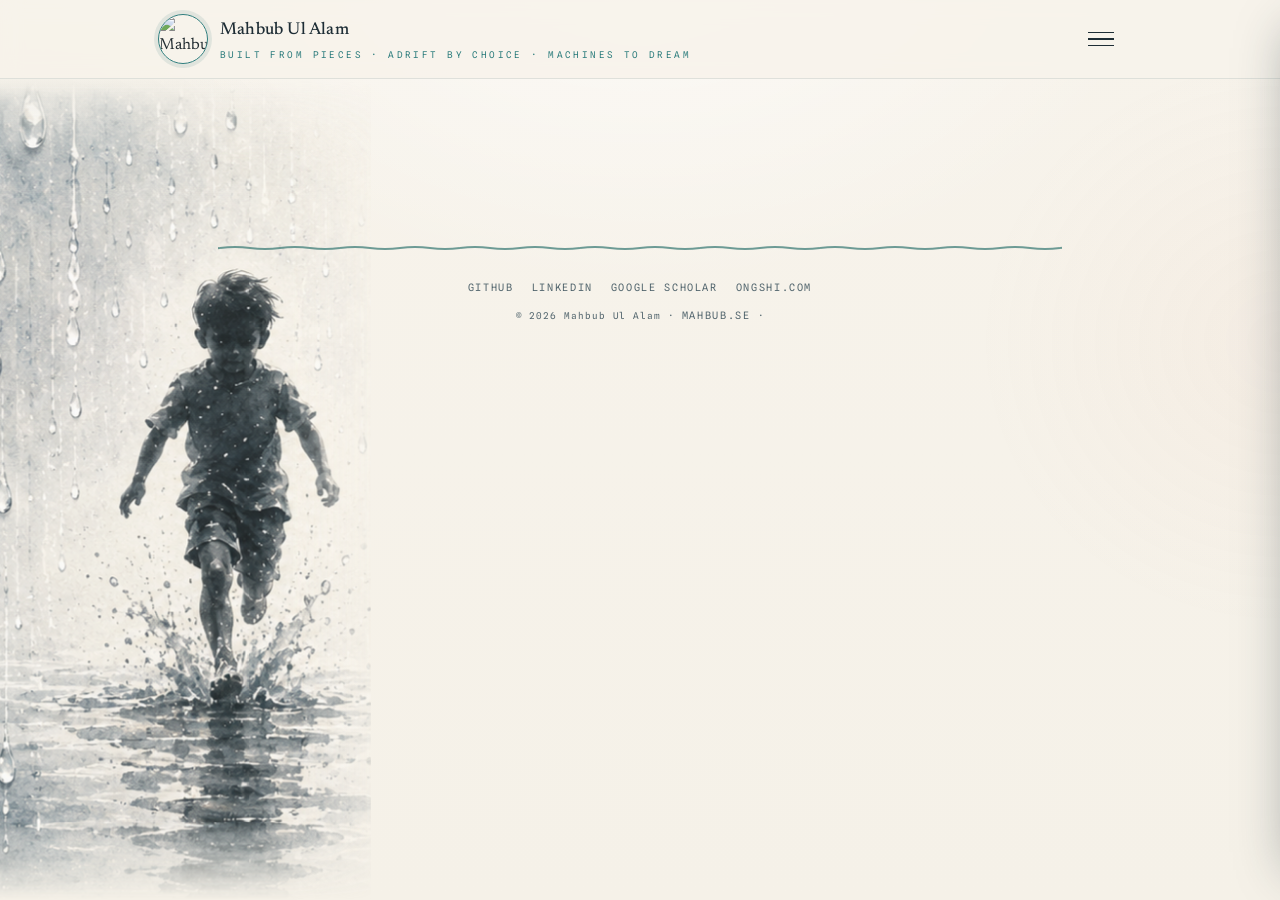
==== index.html @ e21ada52 "." ====
<!DOCTYPE html>
<html lang="en">
<head>
<meta charset="UTF-8">
<meta name="viewport" content="width=device-width, initial-scale=1.0">
<title>মাহবুব উল আলম আনন্দ । machines to dream । Mahbub Ul Alam Anondo । যন্ত্ররা স্বপ্নময় </title>

<!-- Open Graph : LinkedIn, Facebook, WhatsApp, Slack, iMessage -->
<meta property="og:type" content="website">
<meta property="og:site_name" content="Mahbub Ul Alam">
<meta property="og:title" content="মাহবুব উল আলম আনন্দ । machines to dream । Mahbub Ul Alam Anondo । যন্ত্ররা স্বপ্নময়">
<meta property="og:description" content="Mahbub Ul Alam (Anondo): Data Engineer (AI) at SciLifeLab Data Centre, Stockholm. Healthcare AI, infrastructure, tools, writing, AI music, and more...">
<meta property="og:url" content="https://mahbub.se/">
<meta property="og:image" content="https://mahbub.se/og-card.jpg">
<meta property="og:image:width" content="1198">
<meta property="og:image:height" content="599">
<meta property="og:image:alt" content="Two children running through monsoon rain on either side of the words: built from pieces, adrift by choice, machines to dream.">

<!-- X / Twitter -->
<meta name="twitter:card" content="summary_large_image">
<meta name="twitter:title" content="মাহবুব উল আলম আনন্দ । machines to dream । Mahbub Ul Alam Anondo । যন্ত্ররা স্বপ্নময়">
<meta name="twitter:description" content="Mahbub Ul Alam (Anondo): Data Engineer (AI) at SciLifeLab Data Centre, Stockholm. Healthcare AI, infrastructure, tools, writing, AI music, and more...">
<meta name="twitter:image" content="https://mahbub.se/og-card.jpg">

<meta name="description" content="Mahbub Ul Alam (Anondo): Data Engineer (AI) at SciLifeLab Data Centre, Stockholm. Healthcare AI, infrastructure, tools, writing, AI music, and more...">
<link rel="preconnect" href="https://fonts.googleapis.com">
<link rel="preconnect" href="https://fonts.gstatic.com" crossorigin>
<link href="https://fonts.googleapis.com/css2?family=Fraunces:ital,opsz,wght@0,9..144,300..900;1,9..144,300..900&family=JetBrains+Mono:wght@400;500;700&family=Noto+Serif+Bengali:wght@400;500;600&display=swap" rel="stylesheet">
<link rel="stylesheet" href="assets/style.css">
<link rel="icon" type="image/png" href="media/icon.png">
<link rel="apple-touch-icon" href="media/icon.png">
</head>
<body>

<!-- ============================================================
     This file is only the shell: top bar, the Contents menu,
     an empty <main> where chapters are dropped in, and the footer.
     Each chapter lives in its own file: chapters/<id>.html
     The running order + the menu come from: chapters/_index.json
     To add or edit a chapter, see: chapters/README.md
     ============================================================ -->

<div class="topbar"><div class="topbar-inner">
  <a class="brand" href="#about">
    <div class="monogram"><img src="media/profile.jpg" alt="Mahbub Ul Alam"></div>
    <div><span class="brand-name">Mahbub Ul Alam</span><span class="brand-sub">Built from pieces · Adrift by choice · Machines to dream</span></div>
  </a>
  <button class="burger" id="burger" onclick="toggleNav()" aria-label="Menu"><span></span><span></span><span></span></button>
</div></div>

<div class="scrim" id="scrim" onclick="toggleNav()"></div>
<nav class="panel" id="panel">
  <div class="panel-label">Contents</div>
  <div id="navLinks"><!-- menu built from chapters/_index.json --></div>
  <div class="panel-foot">
    mahbub.se<br>
    <a href="https://github.com/anondo1969" target="_blank" rel="noopener">GitHub</a> ·
    <a href="https://www.linkedin.com/in/anondo" target="_blank" rel="noopener">LinkedIn</a> ·
    <a href="https://scholar.google.com/citations?user=lIfPGYcAAAAJ" target="_blank" rel="noopener">Google Scholar</a><br>
    <a href="https://ongshi.com" target="_blank" rel="noopener">ongshi.com</a>
  </div>
</nav>

<main class="wrap">

  <!-- chapters are loaded into here, one at a time -->
  <section class="page active" id="chapter-host"><noscript>
    <h1 class="display">You arrived with the <b>lights</b> off.</h1>
    <p class="lead">JavaScript is switched off in your browser, which places you among the rare two percent who still wander the web this way. It is a quiet, deliberate, admirable way to read, and I tip my hat to you.</p>
    <div class="quote"><p>But this small book turns its pages with a script: with the script asleep, the chapters stay closed on the shelf, and the words wait in the dark.</p></div>
    <p class="lead">Switch JavaScript on and the shelf opens: the menu fills, a chapter arrives, the lights come up. Until then, I am sorry to meet you only here, at the door. 😟</p>
    <div class="mantra">Some pages turn only by a little light</div>
  </noscript></section>

  <footer>
    <div class="links">
      <a href="https://github.com/anondo1969" target="_blank" rel="noopener">GitHub</a>
      <a href="https://www.linkedin.com/in/anondo" target="_blank" rel="noopener">LinkedIn</a>
      <a href="https://scholar.google.com/citations?user=lIfPGYcAAAAJ" target="_blank" rel="noopener">Google Scholar</a>
      <a href="https://ongshi.com" target="_blank" rel="noopener">ongshi.com</a>
    </div>
    <div class="cr">© 2026 Mahbub Ul Alam · <a href="https://mahbub.se" target="_blank" rel="noopener">mahbub.se</a> ·</div>
  </footer>
</main>

<script src="assets/app.js"></script>
</body>
</html>
---- assets/style.css ----
/* ============================================================
   mahbub.se — theme · বর্ষা (Borsha) · v2 marginalia
   First monsoon on handmade paper. The colours arrive wet,
   pool at their own darkened edges, and the rain writes thin
   slanted lines over everything until the page smells of it.
   Fonts: Newsreader (wet serif) + Spline Sans Mono
   ============================================================ */
@import url('https://fonts.googleapis.com/css2?family=Newsreader:ital,opsz,wght@0,6..72,300..600;1,6..72,300..600&family=Spline+Sans+Mono:wght@400;500&family=Noto+Serif+Bengali:wght@400;600&display=swap');

:root{
  --paper:#eef0ea;--paper-deep:#e3e7de;--ink:#2c3a40;--ink-soft:#5b6d73;
  --teal:#3f7d78;    /* wet leaf */
  --monsoon:#46707e; /* cloud water */
  --kadam:#b07f24;   /* kadam bloom, the one warm thing */
  --rule:#ccd6cd;--dark:#243239;
  --maxw:880px;
  --serif:'Newsreader','TeX Gyre Schola','Bitstream Charter',Georgia,serif;
  --mono:'Spline Sans Mono','DejaVu Sans Mono',monospace;
  --bn:'Noto Serif Bengali','FreeSerif',serif;
  /* a wet brushstroke, reused for every rule */
  --brush:url("data:image/svg+xml,%3Csvg xmlns='http://www.w3.org/2000/svg' width='120' height='6'%3E%3Cpath d='M0 3 Q15 1 30 3 T60 3 T90 3 T120 3' stroke='%233f7d78' stroke-width='2' fill='none' opacity='.75'/%3E%3C/svg%3E");
}
*{box-sizing:border-box;margin:0;padding:0}
html{scroll-behavior:smooth}
body{
  background:var(--paper);color:var(--ink);
  font-family:var(--serif);font-weight:400;line-height:1.75;
  -webkit-font-smoothing:antialiased;position:relative;min-height:100vh;
}
/* watercolor blooms — pigment pooling at its own darkened edges */
body::before{
  content:"";position:fixed;inset:-10%;pointer-events:none;z-index:0;
  background:
    radial-gradient(56vmax 42vmax at 6% -8%,rgba(70,112,126,.14) 54%,rgba(70,112,126,.24) 68%,transparent 73%),
    radial-gradient(50vmax 44vmax at 106% 14%,rgba(63,125,120,.12) 55%,rgba(63,125,120,.21) 69%,transparent 74%),
    radial-gradient(34vmax 30vmax at 88% 96%,rgba(176,127,36,.07) 56%,rgba(176,127,36,.14) 70%,transparent 75%),
    radial-gradient(30vmax 26vmax at -4% 88%,rgba(70,112,126,.08) 55%,rgba(70,112,126,.15) 70%,transparent 75%);
}
/* the rain — thin slanted lines, falling slowly */
body::after{
  content:"";position:fixed;top:0;left:0;right:0;height:60vh;pointer-events:none;z-index:0;
  background:repeating-linear-gradient(104deg,rgba(44,58,64,.075) 0 1px,transparent 1px 23px);
  -webkit-mask-image:linear-gradient(#000 25%,transparent);
  mask-image:linear-gradient(#000 25%,transparent);
  animation:rain 18s linear infinite;
}
@keyframes rain{to{background-position:-80px 330px}}
@keyframes drift{from{transform:none}to{transform:none}}
@media (prefers-reduced-motion:reduce){body::after{animation:none}}
.wrap{max-width:var(--maxw);margin:0 auto;padding:0 28px;position:relative;z-index:1}
img{max-width:100%;height:auto}

/* ---------- TOP BAR ---------- */
.topbar{position:sticky;top:0;z-index:40;background:rgba(238,240,234,.86);backdrop-filter:blur(10px);border-bottom:1px solid var(--rule)}
.topbar-inner{max-width:var(--maxw);margin:0 auto;padding:14px 28px;display:flex;align-items:center;justify-content:space-between}
.brand{display:flex;align-items:center;gap:12px;cursor:pointer;text-decoration:none;color:inherit}
.monogram{width:50px;height:50px;border:1.5px solid var(--teal);border-radius:50%;overflow:hidden;flex-shrink:0;box-shadow:0 0 0 4px rgba(63,125,120,.12)}
.monogram img{width:100%;height:100%;object-fit:cover;object-position:50% 75%;display:block;filter:saturate(.65) brightness(1.02)}
.brand-name{font-size:1.08rem;font-weight:500;letter-spacing:.2px}
.brand-sub{font-family:var(--mono);font-size:.58rem;letter-spacing:.26em;text-transform:uppercase;color:var(--teal);display:block;margin-top:2px}
.burger{background:none;border:none;cursor:pointer;padding:8px;display:flex;flex-direction:column;gap:5px}
.burger span{width:26px;height:1.5px;background:var(--ink);display:block;transition:.3s}
.burger.open span:nth-child(1){transform:translateY(6.5px) rotate(45deg)}
.burger.open span:nth-child(2){opacity:0}
.burger.open span:nth-child(3){transform:translateY(-6.5px) rotate(-45deg)}

/* ---------- NAV PANEL ---------- */
.scrim{position:fixed;inset:0;background:rgba(36,50,57,.4);backdrop-filter:blur(2px);opacity:0;visibility:hidden;transition:.3s;z-index:50}
.scrim.open{opacity:1;visibility:visible}
.panel{position:fixed;top:0;right:0;height:100%;width:min(340px,86vw);background:#f4f6f0;border-left:1px solid var(--rule);transform:translateX(100%);transition:transform .38s cubic-bezier(.4,0,.2,1);z-index:60;padding:30px;display:flex;flex-direction:column;overflow-y:auto;box-shadow:-20px 0 50px -30px rgba(36,50,57,.4)}
.panel.open{transform:translateX(0)}
.panel-label{font-family:var(--mono);font-size:.58rem;letter-spacing:.28em;text-transform:uppercase;color:var(--kadam);margin-bottom:18px}
.nav-link{display:block;text-decoration:none;color:var(--ink);padding:11px 0;border-bottom:1px solid var(--rule);font-size:1.3rem;font-style:italic;font-weight:300;cursor:pointer;transition:.25s}
.nav-link:hover,.nav-link.active{color:var(--teal);padding-left:8px}
.nav-num{font-family:var(--mono);font-style:normal;font-size:.66rem;color:var(--monsoon);margin-right:12px;vertical-align:super}
.panel-foot{margin-top:auto;padding-top:24px;font-family:var(--mono);font-size:.6rem;letter-spacing:.1em;color:var(--ink-soft);line-height:1.9}
.panel-foot a{color:var(--ink-soft);text-decoration:none}
.panel-foot a:hover{color:var(--teal)}

/* ---------- PAGE / CHAPTER ---------- */
.page{display:none;padding:52px 0 70px;animation:fade .9s ease}
.page.active{display:block}
@keyframes fade{from{opacity:0;filter:blur(2px)}to{opacity:1;filter:none}}
@media (prefers-reduced-motion:reduce){.page{animation:none}}
.chapter-head{margin-bottom:34px}
.chapter-num{font-family:var(--mono);font-size:.6rem;letter-spacing:.3em;text-transform:uppercase;color:var(--monsoon)}
.chapter-rule{height:6px;margin:12px 0 0;background:var(--brush) repeat-x;background-size:120px 6px;width:min(420px,80%)}
h1.display{font-size:clamp(2.3rem,6vw,3.7rem);font-weight:300;font-style:italic;line-height:1.1;letter-spacing:-.3px}
h1.display b{font-weight:400;font-style:italic;color:var(--teal);background:linear-gradient(transparent 58%,rgba(63,125,120,.24) 58% 95%,transparent 95%);padding:0 .06em}
.lead{font-size:1.16rem;color:var(--ink-soft);max-width:60ch;margin-top:18px}
.label{font-family:var(--mono);font-size:.58rem;letter-spacing:.3em;text-transform:uppercase;color:var(--monsoon);display:block;margin:40px 0 14px}

/* cards — washes that pooled into rectangles */
.card{background:linear-gradient(135deg,rgba(63,125,120,.11),rgba(63,125,120,.02) 62%),#f6f8f3;border:1px solid var(--rule);border-left:4px solid var(--teal);border-radius:6px;padding:18px 22px;margin:14px 0}
.card.clay{background:linear-gradient(135deg,rgba(176,127,36,.12),rgba(176,127,36,.02) 62%),#f8f7f1;border-left-color:var(--kadam)}
.card.sage{background:linear-gradient(135deg,rgba(70,112,126,.11),rgba(70,112,126,.02) 62%),#f5f7f4;border-left-color:var(--monsoon)}
.card h3{font-size:1.24rem;font-weight:500;margin-bottom:4px;color:var(--ink)}
.card .meta{font-family:var(--mono);font-size:.64rem;letter-spacing:.12em;text-transform:uppercase;color:var(--monsoon);margin-bottom:8px}
.card p{color:var(--ink-soft);font-size:1rem}

/* pull quote — one raindrop, then the ripple */
.quote{padding:30px 0 26px;margin:34px 0;text-align:center;position:relative;background:var(--brush) repeat-x top,var(--brush) repeat-x bottom;background-size:120px 6px}
.quote::before{content:"";position:absolute;top:-8px;left:50%;transform:translateX(-50%);width:10px;height:14px;background:var(--monsoon);border-radius:50% 50% 50% 50%/72% 72% 34% 34%;box-shadow:0 0 0 5px rgba(70,112,126,.14)}
.quote p{font-style:italic;font-size:1.36rem;font-weight:300;max-width:48ch;margin:0 auto;color:var(--ink)}
.quote-bn{padding:26px 0;margin:34px 0;text-align:center;background:var(--brush) repeat-x top,var(--brush) repeat-x bottom;background-size:120px 6px}
.quote-bn p{font-family:var(--bn);font-weight:400;font-size:1.02rem;font-style:normal;line-height:2.1;max-width:80ch;margin:0 auto;color:var(--ink)}

/* feature card — the deep cloud before it opens */
.feature{background:linear-gradient(180deg,#2b3c44,var(--dark));color:#dde6e2;border:none;border-radius:8px;padding:26px;margin:28px 0;box-shadow:inset 0 1px 0 rgba(255,255,255,.07),0 22px 44px -26px rgba(36,50,57,.55)}
.feature .label{color:#d9ab4f;margin-top:0}
.feature h3{font-style:italic;font-weight:300;font-size:1.55rem;margin-bottom:14px;color:#eef3f0}
.feature ol{list-style:none;counter-reset:f}
.feature li{counter-increment:f;padding:9px 0 9px 38px;position:relative;border-bottom:1px solid rgba(221,230,226,.14);font-size:1rem;color:#b9c7c2}
.feature li:last-child{border-bottom:none}
.feature li::before{content:counter(f,decimal-leading-zero);position:absolute;left:0;top:12px;font-family:var(--mono);font-size:.7rem;color:#d9ab4f}

/* timeline — rings where the drops landed */
.tl{border-left:1px solid var(--rule);margin:18px 0 0 6px;padding-left:24px}
.tl-item{position:relative;padding:10px 0}
.tl-item::before{content:"";position:absolute;left:-33px;top:17px;width:9px;height:9px;border-radius:50%;background:var(--paper);border:2px solid var(--monsoon);box-shadow:0 0 0 4px rgba(70,112,126,.14)}
.tl-yr{font-family:var(--mono);font-size:.64rem;letter-spacing:.1em;color:var(--teal)}
.tl-item h4{font-size:1.08rem;font-weight:500}
.tl-item p{color:var(--ink-soft);font-size:.95rem}

/* pills — pale washes */
.pills{display:flex;flex-wrap:wrap;gap:8px;margin:16px 0}
.pill{font-family:var(--mono);font-size:.62rem;border:1px solid rgba(63,125,120,.3);background:rgba(63,125,120,.07);padding:5px 12px;border-radius:20px;color:var(--ink-soft)}

/* ---------- WRITING LIST ---------- */
.howto{background:var(--paper-deep);border:1px dashed var(--monsoon);border-radius:6px;padding:22px 24px;margin:24px 0}
.howto .label{color:var(--kadam);margin-top:0}
.howto code{font-family:var(--mono);font-size:.8rem;background:rgba(44,58,64,.07);padding:1px 6px;border-radius:3px}
.howto ol{padding-left:20px;color:var(--ink-soft)}
.howto li{margin:6px 0}
.post-row{display:block;text-decoration:none;color:inherit;padding:17px 0;border-bottom:1px solid var(--rule);cursor:pointer;transition:.25s}
.post-row:hover{padding-left:8px;background:linear-gradient(90deg,rgba(70,112,126,.06),transparent 70%)}
.post-row:hover h3{color:var(--teal)}
.post-row .pdate{font-family:var(--mono);font-size:.62rem;letter-spacing:.16em;text-transform:uppercase;color:var(--monsoon)}
.post-row h3{font-size:1.35rem;font-weight:300;font-style:italic;margin:4px 0;transition:.25s}
.post-row.bn h3{font-family:var(--bn);font-style:normal;font-weight:600;font-size:1.4rem}
.post-row p{color:var(--ink-soft);font-size:1rem}
.post-row.bn p{font-family:var(--bn)}
.empty-note{color:var(--ink-soft);font-style:italic;padding:10px 0}

/* ---------- POST PAGE ---------- */
.post-body{max-width:64ch;margin:0 auto}
.post-meta{font-family:var(--mono);font-size:.62rem;letter-spacing:.16em;text-transform:uppercase;color:var(--monsoon);margin-bottom:6px}
.post-body h1{font-size:clamp(2rem,5vw,2.6rem);font-weight:300;font-style:italic;line-height:1.1;margin:6px 0 18px}
.post-body h2{font-size:1.45rem;font-weight:500;margin:30px 0 8px;color:var(--teal)}
.post-body h3{font-size:1.18rem;font-weight:500;margin:22px 0 6px}
.post-body p{margin:14px 0;font-size:1.08rem}
.post-body blockquote{border-left:3px solid var(--monsoon);background:linear-gradient(90deg,rgba(70,112,126,.07),transparent 80%);padding:8px 0 8px 18px;font-style:italic;color:var(--ink-soft);margin:18px 0}
.post-body code{font-family:var(--mono);background:rgba(44,58,64,.07);padding:2px 6px;border-radius:3px;font-size:.82em}
.post-body pre{background:var(--dark);color:#dde6e2;border:none;padding:16px;border-radius:6px;overflow-x:auto;margin:18px 0}
.post-body pre code{background:none;padding:0;color:inherit}
.post-body ul,.post-body ol{padding-left:22px;margin:14px 0}
.post-body li{margin:6px 0}
.post-body a{color:var(--teal);text-decoration-color:rgba(63,125,120,.4);text-underline-offset:3px}
.post-body hr{border:none;height:6px;background:var(--brush) repeat-x;background-size:120px 6px;margin:30px 0}
.post-body figure{margin:26px 0}
.post-body img{width:100%;border:1px solid var(--rule);border-radius:6px;display:block;filter:saturate(.85)}
.post-body.bn{font-family:var(--bn);line-height:1.95;font-weight:400}
.post-body.bn h1{font-style:normal;font-weight:600}
.post-body.bn h2{font-weight:600}
.post-body.bn blockquote{font-style:normal}
.back{font-family:var(--mono);font-size:.64rem;letter-spacing:.18em;text-transform:uppercase;color:var(--teal);cursor:pointer;display:inline-block;margin-bottom:22px;text-decoration:none}
.back:hover{color:var(--monsoon)}
.loading{text-align:center;color:var(--ink-soft);font-style:italic;padding:60px 0}

/* ---------- MEDIA EMBEDS ---------- */
.embed{margin:24px 0}
.embed iframe{width:100%;aspect-ratio:16/9;border:1px solid var(--rule);border-radius:6px;display:block}
.embed.pdf iframe{aspect-ratio:auto;height:560px}
.embed figure{margin:0}
.embed img{width:auto;max-width:100%;height:auto;margin:0 auto}
.embed-cap,figcaption{font-family:var(--mono);font-size:.6rem;letter-spacing:.14em;text-transform:uppercase;color:var(--ink-soft);margin-top:8px;text-align:center;overflow-wrap:anywhere}
.embed-cap a,figcaption a{color:var(--teal);text-decoration:none;border-bottom:1px solid var(--rule)}
.embed-cap a:hover,figcaption a:hover{color:var(--monsoon)}
.doc-card{display:flex;align-items:center;gap:16px;background:#f6f8f3;border:1px solid var(--rule);border-left:4px solid var(--kadam);border-radius:6px;padding:16px 18px;margin:22px 0;text-decoration:none;color:inherit;transition:.2s}
.doc-card:hover{transform:translateX(3px);border-left-color:var(--teal)}
.doc-ico{width:42px;height:52px;background:var(--paper-deep);border:1px solid var(--rule);border-radius:3px;display:grid;place-items:center;font-family:var(--mono);font-size:.58rem;color:var(--teal);flex-shrink:0}
.doc-card .dt{font-weight:500;display:block}
.doc-card .dm{font-family:var(--mono);font-size:.6rem;letter-spacing:.1em;text-transform:uppercase;color:var(--ink-soft);margin-top:2px;display:block}

/* ---------- MANTRA + FOOTER ---------- */
.mantra{text-align:center;margin:58px 0 10px;font-style:italic;font-size:1.14rem;color:var(--ink-soft)}
.mantra::before,.mantra::after{content:"~";color:var(--monsoon);margin:0 10px;font-style:normal}
footer{margin-top:44px;padding:34px 0 30px;text-align:center;background:var(--brush) repeat-x top;background-size:120px 6px}
footer .links{display:flex;gap:18px;justify-content:center;flex-wrap:wrap;margin-bottom:10px}
footer a{font-family:var(--mono);font-size:.64rem;letter-spacing:.16em;text-transform:uppercase;color:var(--ink-soft);text-decoration:none}
footer a:hover{color:var(--teal)}
footer .cr{font-family:var(--mono);font-size:.58rem;color:var(--ink-soft);letter-spacing:.1em}

@media (max-width:560px){
  h1.display{font-size:2.1rem}
  .doc-card{flex-direction:row}
}

/* ---------- PUBLICATIONS / TALKS / NEWS ---------- */
.pub{padding:15px 0;border-bottom:1px solid var(--rule)}
.pub:last-child{border-bottom:none}
.pub .pn{font-family:var(--mono);font-size:.64rem;color:var(--monsoon);margin-right:8px;vertical-align:super}
.pub .ptitle{font-weight:500;color:var(--ink);text-decoration:none;font-size:1.04rem;line-height:1.4}
.pub .ptitle:hover{color:var(--teal)}
.pub .venue{color:var(--ink-soft);font-size:.92rem;margin-top:4px}
.pub-links{display:flex;flex-wrap:wrap;gap:6px;margin-top:9px}
.pub-links a{font-family:var(--mono);font-size:.56rem;letter-spacing:.1em;text-transform:uppercase;border:1px solid rgba(63,125,120,.35);padding:3px 8px;border-radius:12px;color:var(--teal);text-decoration:none;transition:.15s}
.pub-links a:hover{background:rgba(63,125,120,.1)}
.pub-links a.award{color:var(--kadam);border-color:rgba(176,127,36,.45)}
.chips{display:flex;flex-wrap:wrap;gap:8px;margin:14px 0}
.chips a{font-family:var(--mono);font-size:.6rem;letter-spacing:.1em;text-transform:uppercase;border:1px solid rgba(63,125,120,.35);padding:6px 12px;border-radius:14px;color:var(--teal);text-decoration:none;transition:.15s}
.chips a:hover{background:rgba(63,125,120,.1)}
.card.link{cursor:pointer;text-decoration:none;display:block;transition:.2s}
.card.link:hover{transform:translateX(4px);border-left-color:var(--monsoon)}

/* ---------- AUDIO / MUSIC ---------- */
.track{background:#f5f7f4;border:1px solid var(--rule);border-left:4px solid var(--monsoon);border-radius:6px;padding:18px 20px;margin:22px 0}
.track-name{font-style:italic;font-size:1.24rem;margin-bottom:6px}
.track-tag{font-family:var(--mono);font-size:.58rem;letter-spacing:.18em;text-transform:uppercase;color:var(--monsoon);display:block;margin-bottom:12px}
.track audio{width:100%;height:40px}
.post-row.music{cursor:default}
.post-row.music:hover{padding-left:0;background:none}
.post-row.music h3 a{color:inherit;text-decoration:none}
.post-row.music h3 a:hover{color:var(--teal)}
.row-audio{margin:12px 0 8px}
.row-audio audio{width:100%;height:40px}
.row-more{font-family:var(--mono);font-size:.6rem;letter-spacing:.16em;text-transform:uppercase;color:var(--teal);text-decoration:none;display:inline-block}
.row-more:hover{color:var(--monsoon)}

/* ---------- SONG POST ---------- */
.song-sub{color:var(--ink-soft);font-style:italic;margin:-4px 0 10px;font-size:1.02rem}
.lyrics{background:var(--paper-deep);border-radius:6px;padding:18px 20px;margin:18px 0}
.lyrics-lang{font-family:var(--mono);font-size:.58rem;letter-spacing:.18em;text-transform:uppercase;color:var(--monsoon);margin-bottom:10px}
.lyrics p{margin:0;white-space:pre-line}
.latin,.post-body.bn .latin{font-family:var(--serif)}

/* ============================================================
   V2 · MARGINALIA — where the rain actually lands (wide only)
   The gutters catch the weather the column is sheltered from:
   three columns of raindrops falling at three speeds through
   a faint wash of wet air, and a kadam sprig leaning in from
   the right margin. Hidden below 1200px, behind the paper,
   perfectly still for reduced-motion.
   ============================================================ */
html::before,html::after{
  content:"";display:none;position:fixed;top:0;bottom:0;width:130px;
  z-index:1;pointer-events:none;
  -webkit-mask-image:linear-gradient(transparent,#000 10% 90%,transparent);
  mask-image:linear-gradient(transparent,#000 10% 90%,transparent);
}
html::before{
  left:10px;
  background:
    radial-gradient(2.6px 5px at 24px 30px,rgba(70,112,126,.5),transparent 70%) 0 0/130px 140px repeat-y,
    radial-gradient(2.2px 4.4px at 60px 80px,rgba(63,125,120,.42),transparent 70%) 0 0/130px 180px repeat-y,
    radial-gradient(2.4px 4.6px at 96px 50px,rgba(70,112,126,.36),transparent 70%) 0 0/130px 160px repeat-y,
    linear-gradient(90deg,rgba(70,112,126,.05),transparent 75%);
  animation:borsha-fall 7s linear infinite;
}
html::after{
  right:10px;
  background:
    url("data:image/svg+xml,%3Csvg xmlns='http://www.w3.org/2000/svg' width='120' height='190' viewBox='0 0 120 190'%3E%3Cg fill='none' stroke='%233f7d78' stroke-width='2' stroke-linecap='round' opacity='.55'%3E%3Cpath d='M118 12 C88 30 66 58 58 92'/%3E%3Cpath d='M96 34 C86 40 76 42 66 42 M83 56 C75 63 68 66 58 67 M72 80 C66 86 60 89 52 90'/%3E%3C/g%3E%3Cg opacity='.8'%3E%3Ccircle cx='58' cy='104' r='11' fill='%23b07f24'/%3E%3Cg stroke='%23b07f24' stroke-width='2' stroke-linecap='round'%3E%3Cpath d='M58 88 L58 82 M58 120 L58 126 M42 104 L36 104 M74 104 L80 104 M47 93 L43 89 M69 115 L73 119 M69 93 L73 89 M47 115 L43 119'/%3E%3C/g%3E%3C/g%3E%3C/svg%3E") right 0 top 26%/120px 190px no-repeat,
    radial-gradient(2.6px 5px at 30px 60px,rgba(70,112,126,.5),transparent 70%) 0 0/130px 150px repeat-y,
    radial-gradient(2.2px 4.4px at 70px 20px,rgba(63,125,120,.42),transparent 70%) 0 0/130px 170px repeat-y,
    linear-gradient(-90deg,rgba(63,125,120,.05),transparent 75%);
  animation:borsha-fall-r 7s linear infinite;
}
@keyframes borsha-fall{
  from{background-position:0 0,0 0,0 0,0 0}
  to{background-position:0 700px,0 540px,0 640px,0 0}
}
@keyframes borsha-fall-r{
  from{background-position:right 0 top 26%,0 0,0 0,0 0}
  to{background-position:right 0 top 26%,0 750px,0 510px,0 0}
}
@media (min-width:1440px){html::before,html::after{display:block}}
@media (prefers-reduced-motion:reduce){html::before,html::after{animation:none}}



/* ============================================================
   BORSHА — IMAGE GUTTER FOUNDATION
   Uses two fixed image assets extracted from the approved mockup.
   Side art is shown only on wide screens and never enters the
   central reading column.
   ============================================================ */

:root{
  --paper:#f5f1e8;
  --paper-deep:#ebe5da;
  --ink:#1e2d35;
  --ink-soft:#53666e;
  --teal:#2e7d7d;
  --monsoon:#688896;
  --kadam:#d99673;
  --rule:rgba(91,122,133,.23);
  --maxw:900px;
  --gutter-art-w:min(29vw,480px);
}

html{background:var(--paper)}
body{
  background:
    radial-gradient(60vmax 42vmax at 50% -10%,rgba(255,255,255,.72),transparent 70%),
    linear-gradient(180deg,#f7f3eb,var(--paper));
  color:var(--ink);
}

.wrap{max-width:var(--maxw);position:relative;z-index:3}
.topbar{background:rgba(247,243,235,.87);border-bottom:1px solid rgba(91,122,133,.16)}
.topbar-inner{max-width:1020px}
.chapter-num{color:var(--teal)}
h1.display{color:#18272f;letter-spacing:-.035em;text-wrap:balance}
h1.display b{color:var(--teal);background:linear-gradient(transparent 61%,rgba(46,125,125,.13) 61% 92%,transparent 92%)}
.lead,.card p,.post-row p,.tl-item p{color:var(--ink-soft)}
.card{background:rgba(255,255,255,.72);border-color:rgba(91,122,133,.2);box-shadow:0 18px 40px -30px rgba(41,59,66,.35)}

html::before,html::after{
  content:"";
  display:none;
  position:fixed;
  top:78px;
  bottom:0;
  width:var(--gutter-art-w);
  pointer-events:none;
  z-index:1;
  background-repeat:no-repeat;
  background-position:center bottom;
  background-size:cover;
}
html::before{left:0;background-image:url("boy-rain-left.png")}
html::after{right:0;background-image:url("girl-from-dream.png")}

/* The center is intentionally protected from side artwork. */
@media (min-width:1280px){
  html::before,html::after{display:block}
}
@media (min-width:1680px){
  :root{--gutter-art-w:min(28vw,510px)}
  .topbar-inner{max-width:1080px}
}
@media (max-width:1279px){
  html::before,html::after{display:none!important}
}


/* ============================================================
   VERSION 1 — STATIC APPROVED COMPOSITION
   No rain, fog, bloom, or image animation.
   ============================================================ */
body::before{
  content:"";
  position:fixed;
  inset:0;
  z-index:0;
  pointer-events:none;
  background:
    radial-gradient(38vmax 34vmax at 0% 30%,rgba(111,139,151,.07),transparent 72%),
    radial-gradient(34vmax 32vmax at 100% 38%,rgba(219,151,123,.055),transparent 70%);
}
body::after{display:none!important;animation:none!important}
html::before,html::after,.page{animation:none!important}


/* ============================================================
   VERSION 1E — ONE CONTINUOUS DREAM PER SITTING
   The sitting begins with an almost empty, foggy gutter: the
   images exist only as a blurred breath. Over about 30 seconds
   they come forward very slowly, both sides arriving together,
   and then simply stay: settled at 92% opacity so the paper
   still breathes through the watercolor. The dream belongs to
   the visit, not the page: app.js passes the time already
   dreamt in as --dream-offset, so opening a post resumes the
   emergence mid-flight instead of restarting it. One dream,
   then company.
   ============================================================ */

@media (min-width:1280px){
  html::before,
  html::after{
    will-change:transform, opacity, filter;
    animation:borsha-soft-emerge 30s linear 1 forwards !important;
    animation-delay:var(--dream-offset,0s) !important;
  }

  html::before{
    transform-origin:34% 84%;
  }

  html::after{
    transform-origin:66% 84%;
  }
}

@keyframes borsha-soft-emerge{
  /* born from fog: almost nothing */
  0%{
    transform:scale(.14);
    opacity:0;
    filter:blur(14px) saturate(.85);
  }
  8%{
    transform:scale(.2);
    opacity:.11;
    filter:blur(11px) saturate(.87);
  }
  /* the long dream: slow coming-forward */
  32%{
    transform:scale(.44);
    opacity:.32;
    filter:blur(6.5px) saturate(.9);
  }
  58%{
    transform:scale(.68);
    opacity:.58;
    filter:blur(3.5px) saturate(.94);
  }
  82%{
    transform:scale(.9);
    opacity:.84;
    filter:blur(1.2px) saturate(.98);
  }
  /* full form: settled, quiet, paper breathing through */
  100%{
    transform:scale(1);
    opacity:.92;
    filter:blur(0) saturate(1);
  }
}

@media (prefers-reduced-motion:reduce){
  html::before,
  html::after{
    animation:none !important;
    transform:none !important;
    opacity:.92 !important;
    filter:none !important;
  }
}

/* ============================================================
   VERSION 1F — PAINTED UI (fused atoms)
   The last crisp SaaS atoms dissolved into the watercolor:
   hard colored left bars on cards become soft diagonal tint
   washes in the same pigments (teal, kadam peach, monsoon
   blue), and the chips take a faint wash instead of a crisp
   outline. Same brush everywhere. No layout change.
   ============================================================ */
.card,.card.clay,.card.sage{border:1px solid var(--rule);border-radius:6px}
.card{background:linear-gradient(135deg,rgba(46,125,125,.1),rgba(46,125,125,.015) 62%),rgba(255,255,255,.72)}
.card.clay{background:linear-gradient(135deg,rgba(217,150,115,.16),rgba(217,150,115,.025) 62%),rgba(255,255,255,.72)}
.card.sage{background:linear-gradient(135deg,rgba(104,136,150,.15),rgba(104,136,150,.02) 62%),rgba(255,255,255,.72)}
.doc-card{border:1px solid var(--rule);background:linear-gradient(135deg,rgba(217,150,115,.14),rgba(217,150,115,.02) 60%),rgba(255,255,255,.72)}
.track{border:1px solid var(--rule);background:linear-gradient(135deg,rgba(104,136,150,.13),rgba(104,136,150,.02) 60%),rgba(255,255,255,.72)}
.pill{border:1px solid rgba(104,136,150,.26);background:linear-gradient(135deg,rgba(104,136,150,.1),rgba(46,125,125,.05));color:var(--ink-soft)}
.pub-links a,.chips a{border-color:rgba(46,125,125,.28)}
.pub-links a:hover,.chips a:hover{background:rgba(46,125,125,.08)}


/* ============================================================
   VERSION 1G — DREAM MEMORY (pairs with the snippet in app.js)
   app.js marks <html class="dreamt"> once the sitting's
   30-second dream has fully finished. In that case the
   animation is skipped entirely and both artworks stand
   settled at their quiet 92% from the very first frame.
   Closing the tab forgets: the next visit is born in fog.
   ============================================================ */
@media (min-width:1280px){
  html.dreamt::before,
  html.dreamt::after{
    animation:none !important;
    transform:scale(1);
    opacity:.92;
    filter:blur(0) saturate(1);
  }
}
/* Blend the girl's inner edge into the paper, like the boy's side:
   her artwork's left boundary fades from fully transparent to full
   art over 160px, combined with the existing top/bottom fade. */
html::after{
  -webkit-mask-image:
    linear-gradient(transparent,#000 10% 90%,transparent),
    linear-gradient(to right,transparent 0,#000 160px);
  -webkit-mask-composite:source-in;
  mask-image:
    linear-gradient(transparent,#000 10% 90%,transparent),
    linear-gradient(to right,transparent 0,#000 160px);
  mask-composite:intersect;
}
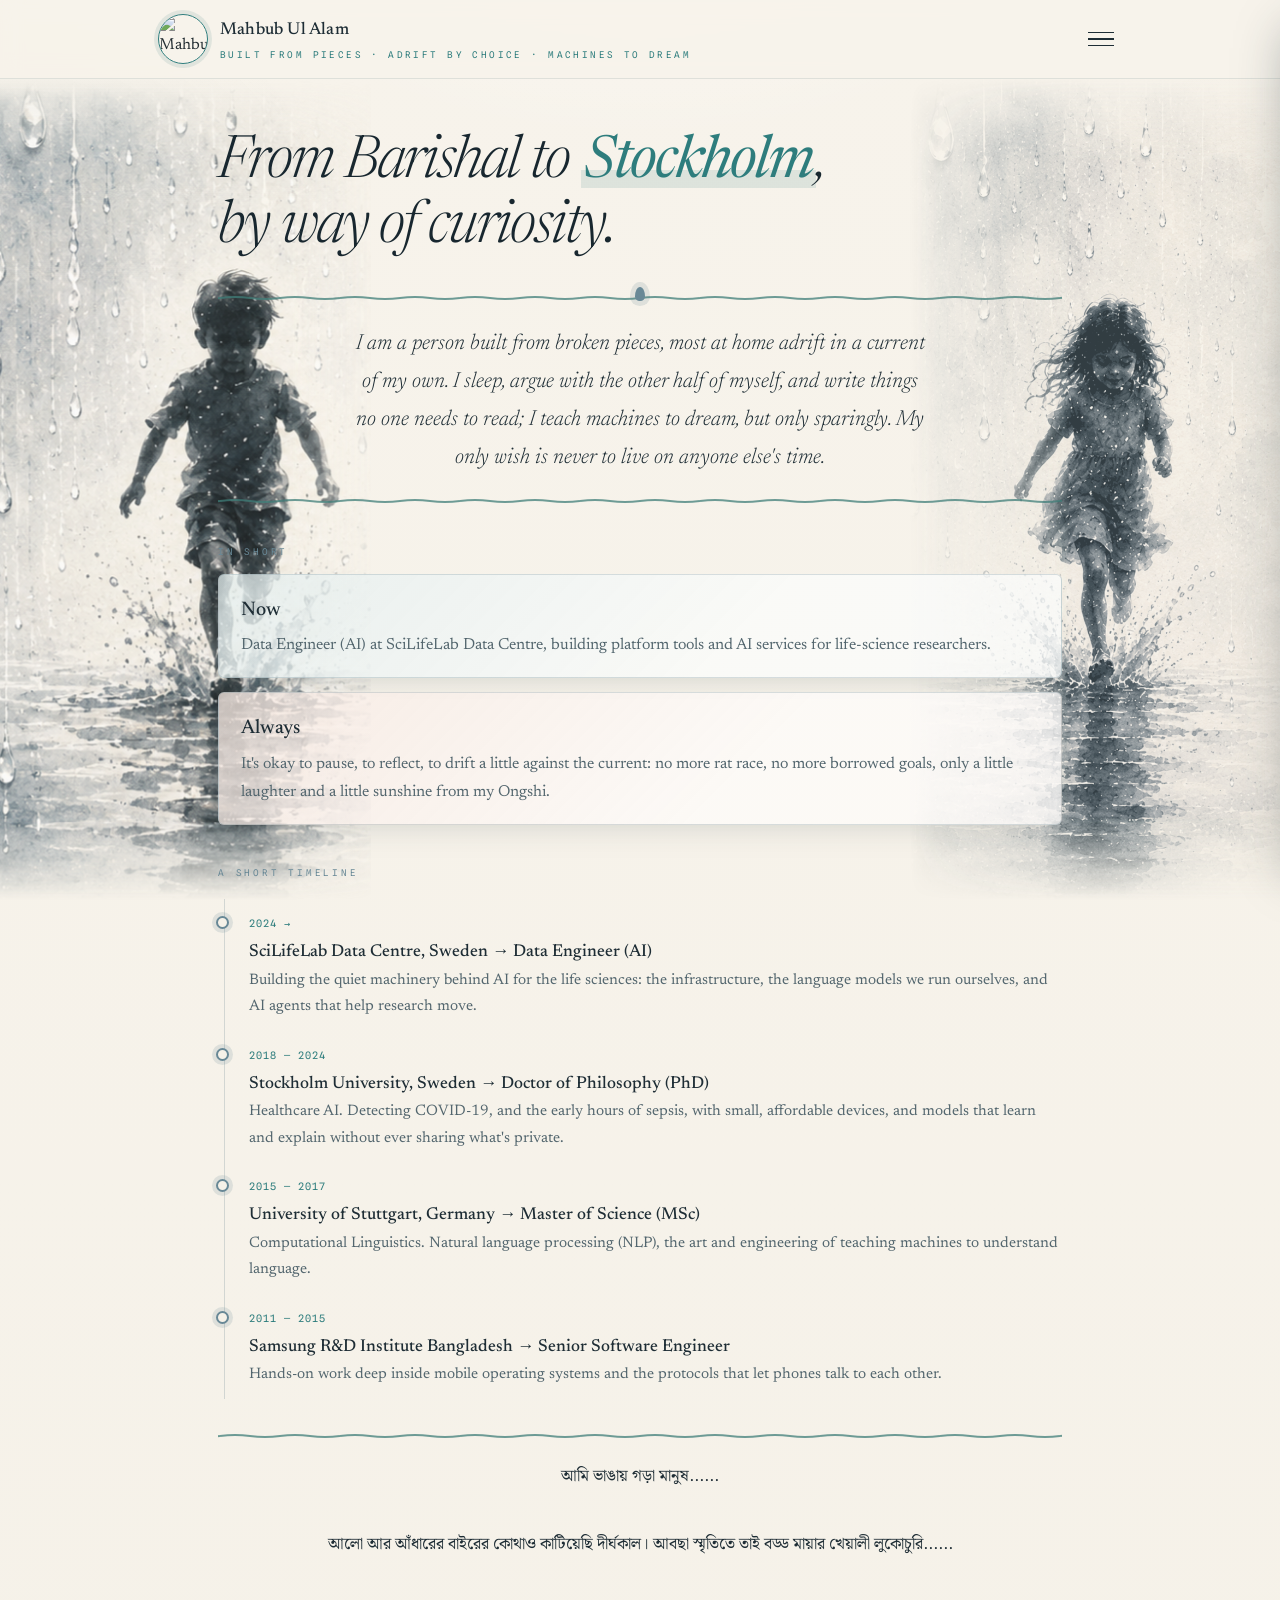
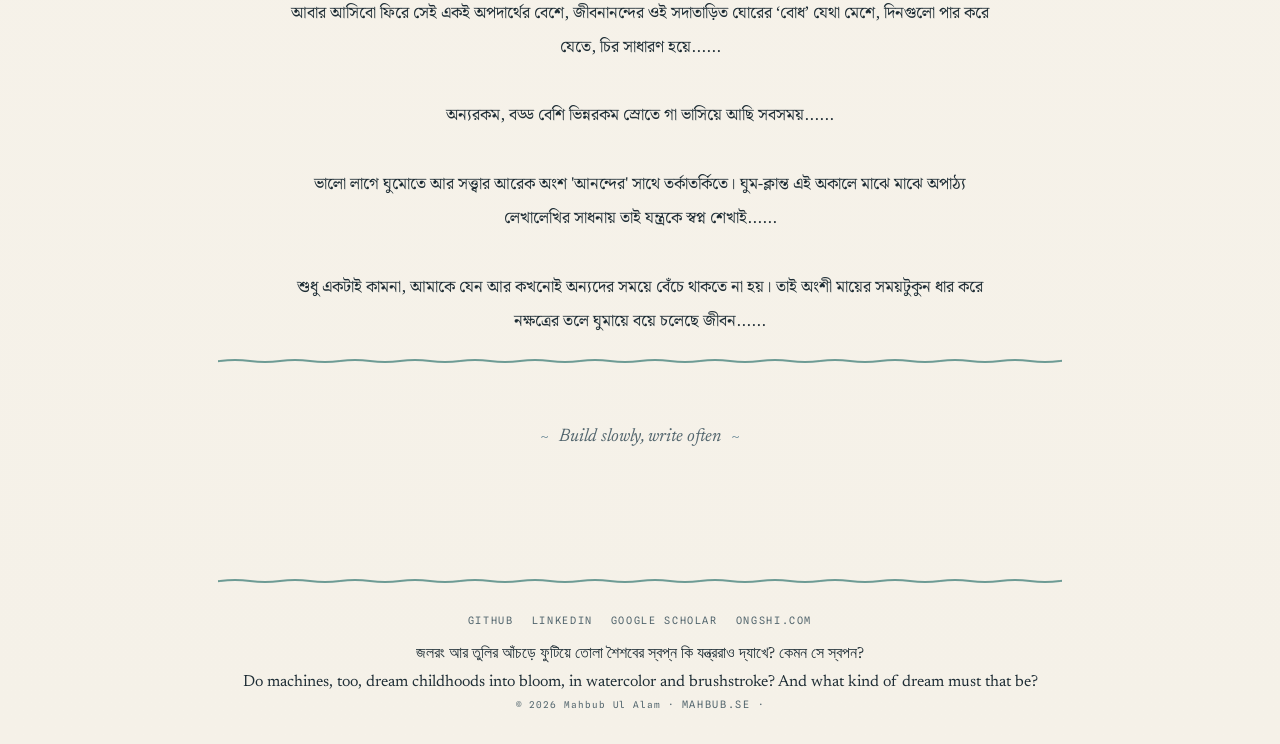
==== commit b1c0ac20: "." ====
--- a/index.html
+++ b/index.html
@@ -79,6 +79,12 @@
       <a href="https://scholar.google.com/citations?user=lIfPGYcAAAAJ" target="_blank" rel="noopener">Google Scholar</a>
       <a href="https://ongshi.com" target="_blank" rel="noopener">ongshi.com</a>
     </div>
+
+<div class="colophon">
+      <p class="cq-bn">জলরং আর তুলির আঁচড়ে ফুটিয়ে তোলা শৈশবের স্বপ্ন কি যন্ত্ররাও দ্যাখে? কেমন সে স্বপন?</p>
+      <p class="cq-en">Do machines, too, dream childhoods into bloom, in watercolor and brushstroke? And what kind of dream must that be?</p>
+    </div>
+
     <div class="cr">© 2026 Mahbub Ul Alam · <a href="https://mahbub.se" target="_blank" rel="noopener">mahbub.se</a> ·</div>
   </footer>
 </main>
--- a/assets/style.css
+++ b/assets/style.css
@@ -330,7 +330,7 @@
   background-size:cover;
 }
 html::before{left:0;background-image:url("boy-rain-left.png")}
-html::after{right:0;background-image:url("girl-from-dream.png")}
+html::after{right:0;background-image:url("girl-rain-right.png")}
 
 /* The center is intentionally protected from side artwork. */
 @media (min-width:1280px){
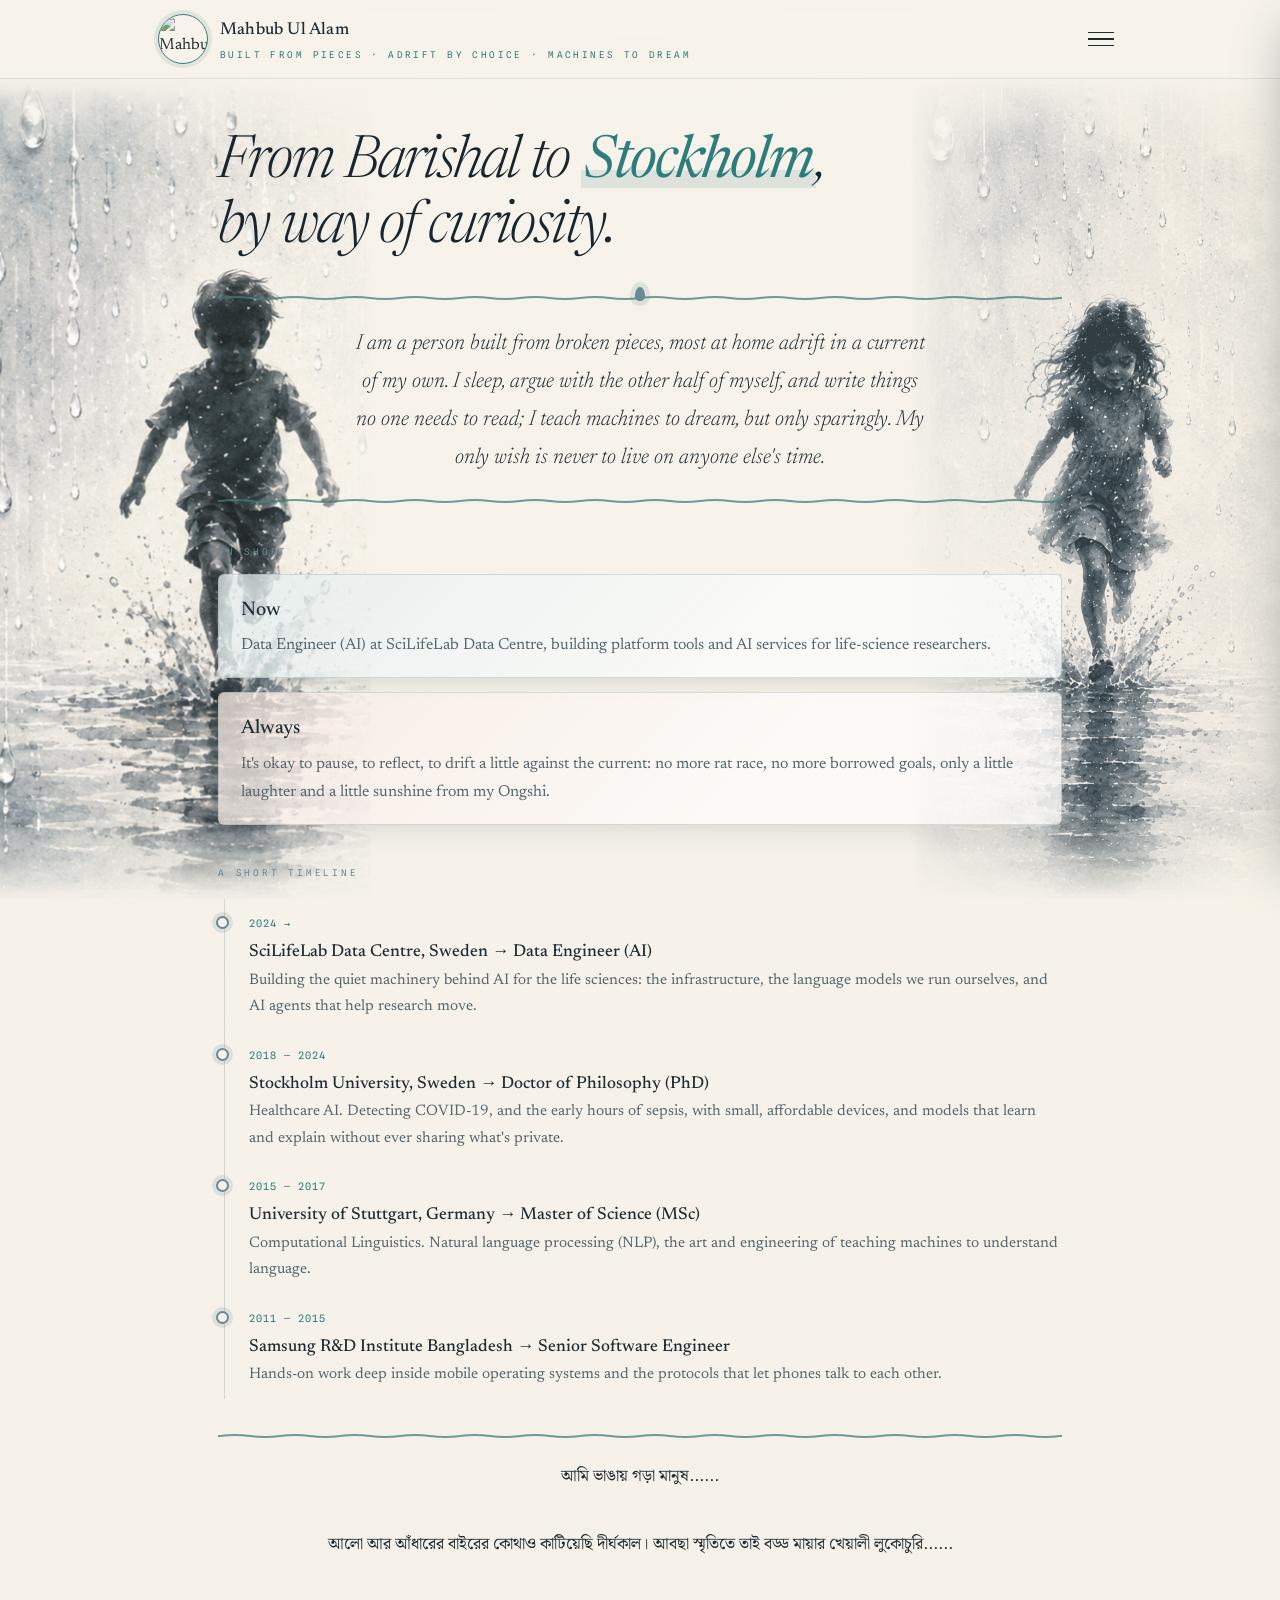
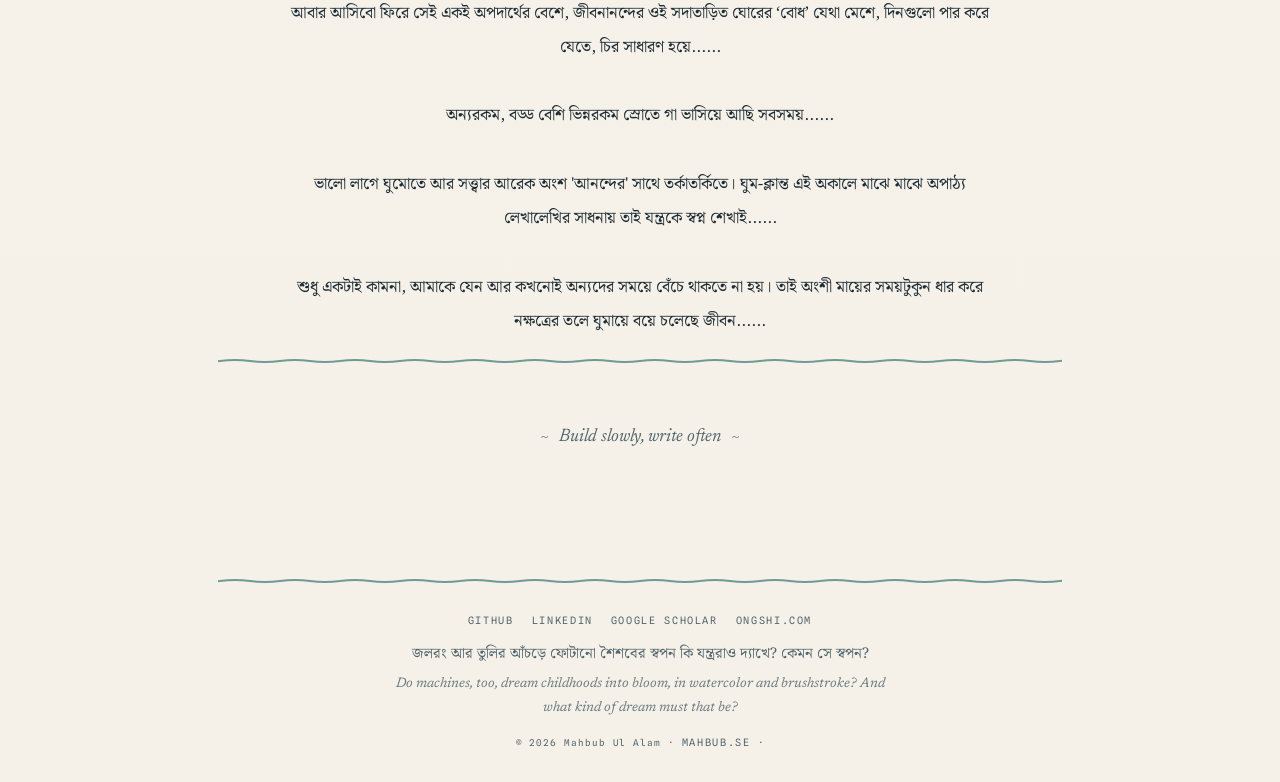
==== commit 139c3259: "." ====
--- a/index.html
+++ b/index.html
@@ -81,7 +81,7 @@
     </div>
 
 <div class="colophon">
-      <p class="cq-bn">জলরং আর তুলির আঁচড়ে ফুটিয়ে তোলা শৈশবের স্বপ্ন কি যন্ত্ররাও দ্যাখে? কেমন সে স্বপন?</p>
+      <p class="cq-bn">জলরং আর তুলির আঁচড়ে ফোটানো শৈশবের স্বপন কি যন্ত্ররাও দ্যাখে? কেমন সে স্বপন?</p>
       <p class="cq-en">Do machines, too, dream childhoods into bloom, in watercolor and brushstroke? And what kind of dream must that be?</p>
     </div>
 
--- a/assets/style.css
+++ b/assets/style.css
@@ -487,4 +487,9 @@
     linear-gradient(transparent,#000 10% 90%,transparent),
     linear-gradient(to right,transparent 0,#000 160px);
   mask-composite:intersect;
-}+}
+
+/* footer colophon: the question that stands between the two children */
+.colophon{max-width:56ch;margin:4px auto 14px}
+.colophon .cq-bn{font-family:'Noto Serif Bengali','FreeSerif',serif;font-size:.92rem;line-height:1.9;color:var(--ink-soft);margin:0}
+.colophon .cq-en{font-style:italic;font-size:.86rem;color:var(--ink-soft);opacity:.85;margin:4px 0 0}
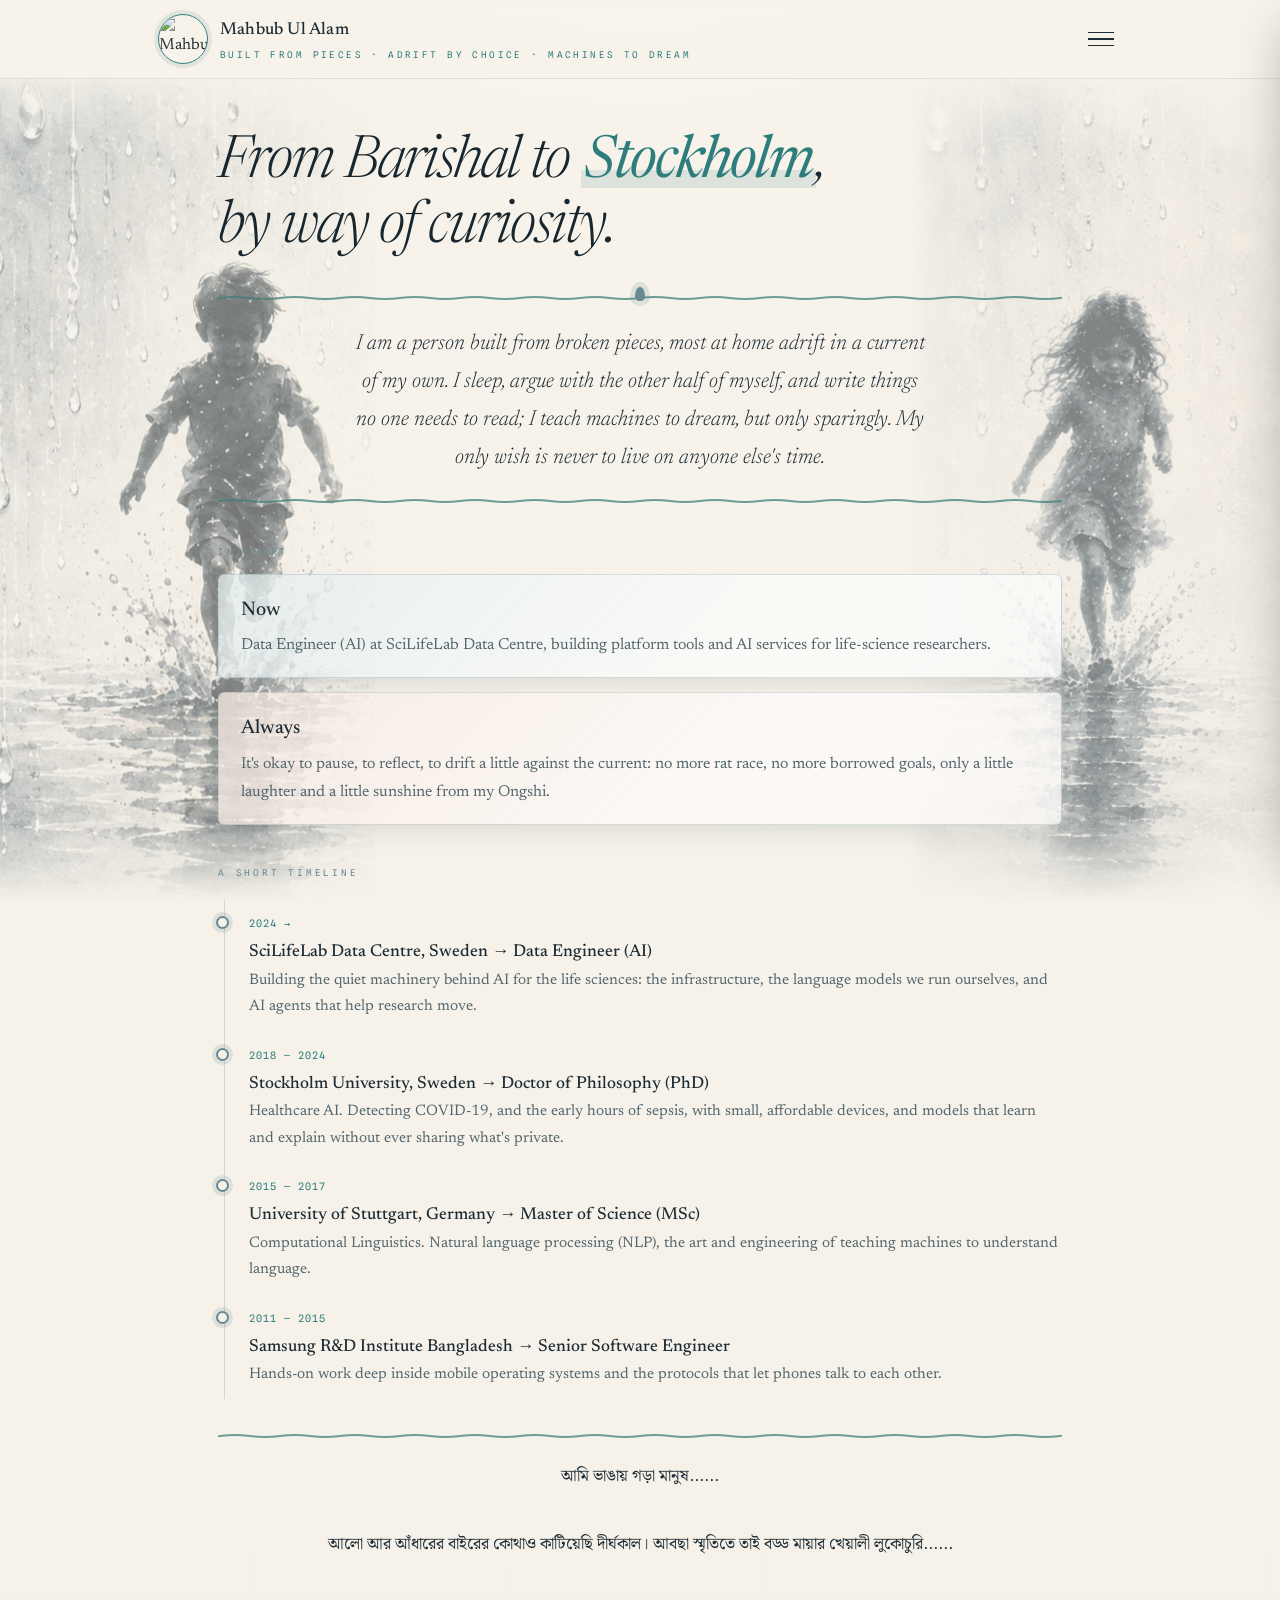
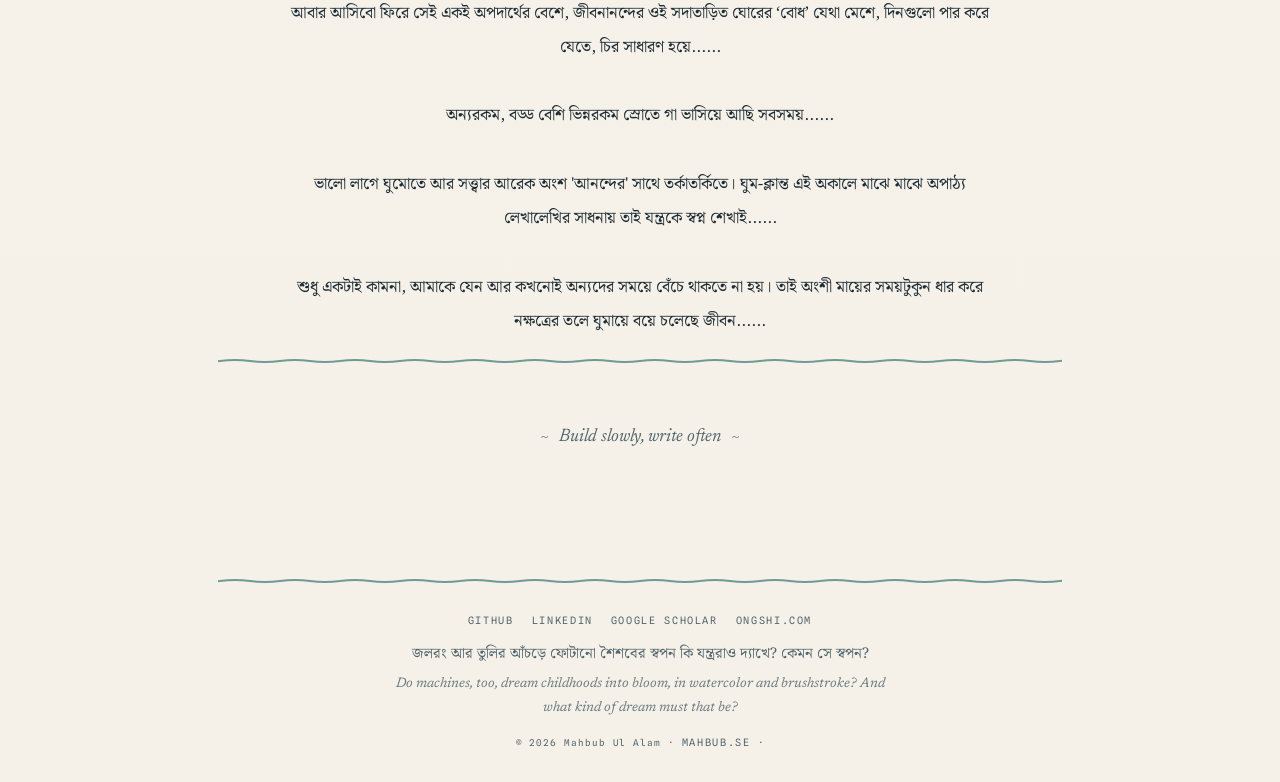
==== commit 3bb1e49a: "." ====
--- a/index.html
+++ b/index.html
@@ -27,6 +27,8 @@
 <link rel="preconnect" href="https://fonts.gstatic.com" crossorigin>
 <link href="https://fonts.googleapis.com/css2?family=Fraunces:ital,opsz,wght@0,9..144,300..900;1,9..144,300..900&family=JetBrains+Mono:wght@400;500;700&family=Noto+Serif+Bengali:wght@400;500;600&display=swap" rel="stylesheet">
 <link rel="stylesheet" href="assets/style.css">
+<link rel="stylesheet" href="assets/art.css">
+<script src="assets/art.js"></script>
 <link rel="icon" type="image/png" href="media/icon.png">
 <link rel="apple-touch-icon" href="media/icon.png">
 </head>
--- a/assets/style.css
+++ b/assets/style.css
@@ -1,19 +1,29 @@
 /* ============================================================
-   mahbub.se — theme · বর্ষা (Borsha) · v2 marginalia
-   First monsoon on handmade paper. The colours arrive wet,
-   pool at their own darkened edges, and the rain writes thin
-   slanted lines over everything until the page smells of it.
+   mahbub.se : style.css
+   theme · বর্ষা (Borsha) — first monsoon on handmade paper.
+   The colours arrive wet and pool at their own darkened edges.
    Fonts: Newsreader (wet serif) + Spline Sans Mono
+
+   The two children and their emergence are NOT in this file.
+   They live in art.css, with art.js as their clock. Nothing
+   here knows about them.
    ============================================================ */
+
 @import url('https://fonts.googleapis.com/css2?family=Newsreader:ital,opsz,wght@0,6..72,300..600;1,6..72,300..600&family=Spline+Sans+Mono:wght@400;500&family=Noto+Serif+Bengali:wght@400;600&display=swap');
 
 :root{
-  --paper:#eef0ea;--paper-deep:#e3e7de;--ink:#2c3a40;--ink-soft:#5b6d73;
-  --teal:#3f7d78;    /* wet leaf */
-  --monsoon:#46707e; /* cloud water */
-  --kadam:#b07f24;   /* kadam bloom, the one warm thing */
-  --rule:#ccd6cd;--dark:#243239;
-  --maxw:880px;
+  /* palette */
+  --paper:#f5f1e8;
+  --paper-deep:#ebe5da;
+  --ink:#1e2d35;
+  --ink-soft:#53666e;
+  --teal:#2e7d7d;      /* wet leaf */
+  --monsoon:#688896;   /* cloud water */
+  --kadam:#d99673;     /* kadam bloom, the one warm thing */
+  --rule:rgba(91,122,133,.23);
+  --dark:#243239;
+  /* measure and type */
+  --maxw:900px;
   --serif:'Newsreader','TeX Gyre Schola','Bitstream Charter',Georgia,serif;
   --mono:'Spline Sans Mono','DejaVu Sans Mono',monospace;
   --bn:'Noto Serif Bengali','FreeSerif',serif;
@@ -21,33 +31,16 @@
   --brush:url("data:image/svg+xml,%3Csvg xmlns='http://www.w3.org/2000/svg' width='120' height='6'%3E%3Cpath d='M0 3 Q15 1 30 3 T60 3 T90 3 T120 3' stroke='%233f7d78' stroke-width='2' fill='none' opacity='.75'/%3E%3C/svg%3E");
 }
 *{box-sizing:border-box;margin:0;padding:0}
-html{scroll-behavior:smooth}
+html{scroll-behavior:smooth;background:var(--paper)}
 body{
-  background:var(--paper);color:var(--ink);
+  background:
+    radial-gradient(60vmax 42vmax at 50% -10%,rgba(255,255,255,.72),transparent 70%),
+    linear-gradient(180deg,#f7f3eb,var(--paper));
+  color:var(--ink);
   font-family:var(--serif);font-weight:400;line-height:1.75;
   -webkit-font-smoothing:antialiased;position:relative;min-height:100vh;
 }
-/* watercolor blooms — pigment pooling at its own darkened edges */
-body::before{
-  content:"";position:fixed;inset:-10%;pointer-events:none;z-index:0;
-  background:
-    radial-gradient(56vmax 42vmax at 6% -8%,rgba(70,112,126,.14) 54%,rgba(70,112,126,.24) 68%,transparent 73%),
-    radial-gradient(50vmax 44vmax at 106% 14%,rgba(63,125,120,.12) 55%,rgba(63,125,120,.21) 69%,transparent 74%),
-    radial-gradient(34vmax 30vmax at 88% 96%,rgba(176,127,36,.07) 56%,rgba(176,127,36,.14) 70%,transparent 75%),
-    radial-gradient(30vmax 26vmax at -4% 88%,rgba(70,112,126,.08) 55%,rgba(70,112,126,.15) 70%,transparent 75%);
-}
-/* the rain — thin slanted lines, falling slowly */
-body::after{
-  content:"";position:fixed;top:0;left:0;right:0;height:60vh;pointer-events:none;z-index:0;
-  background:repeating-linear-gradient(104deg,rgba(44,58,64,.075) 0 1px,transparent 1px 23px);
-  -webkit-mask-image:linear-gradient(#000 25%,transparent);
-  mask-image:linear-gradient(#000 25%,transparent);
-  animation:rain 18s linear infinite;
-}
-@keyframes rain{to{background-position:-80px 330px}}
-@keyframes drift{from{transform:none}to{transform:none}}
-@media (prefers-reduced-motion:reduce){body::after{animation:none}}
-.wrap{max-width:var(--maxw);margin:0 auto;padding:0 28px;position:relative;z-index:1}
+.wrap{max-width:var(--maxw);margin:0 auto;padding:0 28px;position:relative;z-index:3}
 img{max-width:100%;height:auto}
 
 /* ---------- TOP BAR ---------- */
@@ -234,80 +227,6 @@
 .lyrics p{margin:0;white-space:pre-line}
 .latin,.post-body.bn .latin{font-family:var(--serif)}
 
-/* ============================================================
-   V2 · MARGINALIA — where the rain actually lands (wide only)
-   The gutters catch the weather the column is sheltered from:
-   three columns of raindrops falling at three speeds through
-   a faint wash of wet air, and a kadam sprig leaning in from
-   the right margin. Hidden below 1200px, behind the paper,
-   perfectly still for reduced-motion.
-   ============================================================ */
-html::before,html::after{
-  content:"";display:none;position:fixed;top:0;bottom:0;width:130px;
-  z-index:1;pointer-events:none;
-  -webkit-mask-image:linear-gradient(transparent,#000 10% 90%,transparent);
-  mask-image:linear-gradient(transparent,#000 10% 90%,transparent);
-}
-html::before{
-  left:10px;
-  background:
-    radial-gradient(2.6px 5px at 24px 30px,rgba(70,112,126,.5),transparent 70%) 0 0/130px 140px repeat-y,
-    radial-gradient(2.2px 4.4px at 60px 80px,rgba(63,125,120,.42),transparent 70%) 0 0/130px 180px repeat-y,
-    radial-gradient(2.4px 4.6px at 96px 50px,rgba(70,112,126,.36),transparent 70%) 0 0/130px 160px repeat-y,
-    linear-gradient(90deg,rgba(70,112,126,.05),transparent 75%);
-  animation:borsha-fall 7s linear infinite;
-}
-html::after{
-  right:10px;
-  background:
-    url("data:image/svg+xml,%3Csvg xmlns='http://www.w3.org/2000/svg' width='120' height='190' viewBox='0 0 120 190'%3E%3Cg fill='none' stroke='%233f7d78' stroke-width='2' stroke-linecap='round' opacity='.55'%3E%3Cpath d='M118 12 C88 30 66 58 58 92'/%3E%3Cpath d='M96 34 C86 40 76 42 66 42 M83 56 C75 63 68 66 58 67 M72 80 C66 86 60 89 52 90'/%3E%3C/g%3E%3Cg opacity='.8'%3E%3Ccircle cx='58' cy='104' r='11' fill='%23b07f24'/%3E%3Cg stroke='%23b07f24' stroke-width='2' stroke-linecap='round'%3E%3Cpath d='M58 88 L58 82 M58 120 L58 126 M42 104 L36 104 M74 104 L80 104 M47 93 L43 89 M69 115 L73 119 M69 93 L73 89 M47 115 L43 119'/%3E%3C/g%3E%3C/g%3E%3C/svg%3E") right 0 top 26%/120px 190px no-repeat,
-    radial-gradient(2.6px 5px at 30px 60px,rgba(70,112,126,.5),transparent 70%) 0 0/130px 150px repeat-y,
-    radial-gradient(2.2px 4.4px at 70px 20px,rgba(63,125,120,.42),transparent 70%) 0 0/130px 170px repeat-y,
-    linear-gradient(-90deg,rgba(63,125,120,.05),transparent 75%);
-  animation:borsha-fall-r 7s linear infinite;
-}
-@keyframes borsha-fall{
-  from{background-position:0 0,0 0,0 0,0 0}
-  to{background-position:0 700px,0 540px,0 640px,0 0}
-}
-@keyframes borsha-fall-r{
-  from{background-position:right 0 top 26%,0 0,0 0,0 0}
-  to{background-position:right 0 top 26%,0 750px,0 510px,0 0}
-}
-@media (min-width:1440px){html::before,html::after{display:block}}
-@media (prefers-reduced-motion:reduce){html::before,html::after{animation:none}}
-
-
-
-/* ============================================================
-   BORSHА — IMAGE GUTTER FOUNDATION
-   Uses two fixed image assets extracted from the approved mockup.
-   Side art is shown only on wide screens and never enters the
-   central reading column.
-   ============================================================ */
-
-:root{
-  --paper:#f5f1e8;
-  --paper-deep:#ebe5da;
-  --ink:#1e2d35;
-  --ink-soft:#53666e;
-  --teal:#2e7d7d;
-  --monsoon:#688896;
-  --kadam:#d99673;
-  --rule:rgba(91,122,133,.23);
-  --maxw:900px;
-  --gutter-art-w:min(29vw,480px);
-}
-
-html{background:var(--paper)}
-body{
-  background:
-    radial-gradient(60vmax 42vmax at 50% -10%,rgba(255,255,255,.72),transparent 70%),
-    linear-gradient(180deg,#f7f3eb,var(--paper));
-  color:var(--ink);
-}
-
-.wrap{max-width:var(--maxw);position:relative;z-index:3}
 .topbar{background:rgba(247,243,235,.87);border-bottom:1px solid rgba(91,122,133,.16)}
 .topbar-inner{max-width:1020px}
 .chapter-num{color:var(--teal)}
@@ -315,39 +234,14 @@
 h1.display b{color:var(--teal);background:linear-gradient(transparent 61%,rgba(46,125,125,.13) 61% 92%,transparent 92%)}
 .lead,.card p,.post-row p,.tl-item p{color:var(--ink-soft)}
 .card{background:rgba(255,255,255,.72);border-color:rgba(91,122,133,.2);box-shadow:0 18px 40px -30px rgba(41,59,66,.35)}
-
-html::before,html::after{
-  content:"";
-  display:none;
-  position:fixed;
-  top:78px;
-  bottom:0;
-  width:var(--gutter-art-w);
-  pointer-events:none;
-  z-index:1;
-  background-repeat:no-repeat;
-  background-position:center bottom;
-  background-size:cover;
-}
-html::before{left:0;background-image:url("boy-rain-left.png")}
-html::after{right:0;background-image:url("girl-rain-right.png")}
-
-/* The center is intentionally protected from side artwork. */
-@media (min-width:1280px){
-  html::before,html::after{display:block}
-}
-@media (min-width:1680px){
-  :root{--gutter-art-w:min(28vw,510px)}
-  .topbar-inner{max-width:1080px}
-}
-@media (max-width:1279px){
-  html::before,html::after{display:none!important}
-}
+@media (min-width:1680px){ .topbar-inner{max-width:1080px} }
 
 
 /* ============================================================
-   VERSION 1 — STATIC APPROVED COMPOSITION
-   No rain, fog, bloom, or image animation.
+   THE WASH
+   Two soft pools of pigment behind everything, fixed to the
+   viewport. This is the whole of the page's atmosphere: no
+   rain layer, no fog, no drift.
    ============================================================ */
 body::before{
   content:"";
@@ -359,93 +253,15 @@
     radial-gradient(38vmax 34vmax at 0% 30%,rgba(111,139,151,.07),transparent 72%),
     radial-gradient(34vmax 32vmax at 100% 38%,rgba(219,151,123,.055),transparent 70%);
 }
-body::after{display:none!important;animation:none!important}
-html::before,html::after,.page{animation:none!important}
 
 
 /* ============================================================
-   VERSION 1E — ONE CONTINUOUS DREAM PER SITTING
-   The sitting begins with an almost empty, foggy gutter: the
-   images exist only as a blurred breath. Over about 30 seconds
-   they come forward very slowly, both sides arriving together,
-   and then simply stay: settled at 92% opacity so the paper
-   still breathes through the watercolor. The dream belongs to
-   the visit, not the page: app.js passes the time already
-   dreamt in as --dream-offset, so opening a post resumes the
-   emergence mid-flight instead of restarting it. One dream,
-   then company.
-   ============================================================ */
-
-@media (min-width:1280px){
-  html::before,
-  html::after{
-    will-change:transform, opacity, filter;
-    animation:borsha-soft-emerge 30s linear 1 forwards !important;
-    animation-delay:var(--dream-offset,0s) !important;
-  }
-
-  html::before{
-    transform-origin:34% 84%;
-  }
-
-  html::after{
-    transform-origin:66% 84%;
-  }
-}
-
-@keyframes borsha-soft-emerge{
-  /* born from fog: almost nothing */
-  0%{
-    transform:scale(.14);
-    opacity:0;
-    filter:blur(14px) saturate(.85);
-  }
-  8%{
-    transform:scale(.2);
-    opacity:.11;
-    filter:blur(11px) saturate(.87);
-  }
-  /* the long dream: slow coming-forward */
-  32%{
-    transform:scale(.44);
-    opacity:.32;
-    filter:blur(6.5px) saturate(.9);
-  }
-  58%{
-    transform:scale(.68);
-    opacity:.58;
-    filter:blur(3.5px) saturate(.94);
-  }
-  82%{
-    transform:scale(.9);
-    opacity:.84;
-    filter:blur(1.2px) saturate(.98);
-  }
-  /* full form: settled, quiet, paper breathing through */
-  100%{
-    transform:scale(1);
-    opacity:.92;
-    filter:blur(0) saturate(1);
-  }
-}
-
-@media (prefers-reduced-motion:reduce){
-  html::before,
-  html::after{
-    animation:none !important;
-    transform:none !important;
-    opacity:.92 !important;
-    filter:none !important;
-  }
-}
-
-/* ============================================================
-   VERSION 1F — PAINTED UI (fused atoms)
+   PAINTED UI (fused atoms)
    The last crisp SaaS atoms dissolved into the watercolor:
    hard colored left bars on cards become soft diagonal tint
    washes in the same pigments (teal, kadam peach, monsoon
    blue), and the chips take a faint wash instead of a crisp
-   outline. Same brush everywhere. No layout change.
+   outline. Same brush everywhere.
    ============================================================ */
 .card,.card.clay,.card.sage{border:1px solid var(--rule);border-radius:6px}
 .card{background:linear-gradient(135deg,rgba(46,125,125,.1),rgba(46,125,125,.015) 62%),rgba(255,255,255,.72)}
@@ -458,38 +274,7 @@
 .pub-links a:hover,.chips a:hover{background:rgba(46,125,125,.08)}
 
 
-/* ============================================================
-   VERSION 1G — DREAM MEMORY (pairs with the snippet in app.js)
-   app.js marks <html class="dreamt"> once the sitting's
-   30-second dream has fully finished. In that case the
-   animation is skipped entirely and both artworks stand
-   settled at their quiet 92% from the very first frame.
-   Closing the tab forgets: the next visit is born in fog.
-   ============================================================ */
-@media (min-width:1280px){
-  html.dreamt::before,
-  html.dreamt::after{
-    animation:none !important;
-    transform:scale(1);
-    opacity:.92;
-    filter:blur(0) saturate(1);
-  }
-}
-/* Blend the girl's inner edge into the paper, like the boy's side:
-   her artwork's left boundary fades from fully transparent to full
-   art over 160px, combined with the existing top/bottom fade. */
-html::after{
-  -webkit-mask-image:
-    linear-gradient(transparent,#000 10% 90%,transparent),
-    linear-gradient(to right,transparent 0,#000 160px);
-  -webkit-mask-composite:source-in;
-  mask-image:
-    linear-gradient(transparent,#000 10% 90%,transparent),
-    linear-gradient(to right,transparent 0,#000 160px);
-  mask-composite:intersect;
-}
-
 /* footer colophon: the question that stands between the two children */
 .colophon{max-width:56ch;margin:4px auto 14px}
 .colophon .cq-bn{font-family:'Noto Serif Bengali','FreeSerif',serif;font-size:.92rem;line-height:1.9;color:var(--ink-soft);margin:0}
-.colophon .cq-en{font-style:italic;font-size:.86rem;color:var(--ink-soft);opacity:.85;margin:4px 0 0}+.colophon .cq-en{font-style:italic;font-size:.86rem;color:var(--ink-soft);opacity:.85;margin:4px 0 0}
--- a/assets/art.css
+++ b/assets/art.css
@@ -0,0 +1,302 @@
+/* ============================================================
+   mahbub.se : art.css
+   বর্ষা — the two children, and the dream they arrive in.
+
+   Everything about the artwork lives here: the images, the
+   geometry at each screen size, the emergence sequence, and
+   the settled state afterwards. style.css knows nothing about
+   any of it.
+
+   HOW IT IS LOADED
+   This file must be linked in <head> BEFORE art.js, because
+   art.js reads --art-dur out of the computed style to know how
+   long the dream lasts. Link, then script, then everything else.
+
+   TWO GEOMETRIES, THREE SIZES
+   Not phone/tablet/laptop: the real question is whether the
+   screen has room for side gutters.
+     under 1280px   the reading column is the whole screen, so
+                    the children sit in bands, girl along the
+                    top pushed right, boy along the bottom
+                    pushed left. Text runs on the diagonal
+                    between them. Fast and faint, because
+                    nobody waits ten seconds to read.
+     1280px and up  the original side gutters, unchanged.
+   A portrait tablet gets the bands. A landscape tablet or a
+   small laptop gets the gutters. Rotating the device switches
+   between them.
+
+   TUNING
+   Every number worth changing is a custom property in the
+   :root blocks below. Change --art-peak and the whole
+   emergence ramp rescales with it: the keyframes are written
+   as fractions of the peak, not as fixed numbers, so the curve
+   keeps its shape and nothing can overshoot. Same for blur.
+   The scale ramp is literal. If you change --art-scale-from,
+   the five values in the keyframes must move with it, and they
+   must rise monotonically or the art will grow and then shrink
+   mid-flight. Band heights are unitless numbers so the same
+   value can be spent as vh and then again as dvh: the second
+   declaration is simply dropped by any browser too old to
+   parse it, and the phone's collapsing URL bar stops mattering
+   on every browser that is not.
+   ============================================================ */
+
+
+/* ---- tunables : bands (phones) ---- */
+:root{
+  --art-dur:4s;             /* whole sequence: emerge + hold + recede */
+  --art-peak:.35;           /* opacity at full presence */
+  --art-rest:.12;           /* opacity it settles at, and stays */
+  --art-band-top:34;        /* girl's height along the top, in vh */
+  --art-band-bottom:30;     /* boy's height along the bottom, in vh */
+  --art-top-gap:25px;      /* clearance for the topbar, which sits
+                               over the art: without it her head is
+                               clipped by the header. Measure your
+                               topbar and add ~15px of air. */
+
+  --art-ar-girl:.562;       /* her artwork's width ÷ height */
+  --art-ar-boy:.569;        /* his */
+
+  --art-scale-from:.5;      /* half size at the first frame */
+  --art-blur-from:8px;      /* fog at the first frame */
+  --art-scale-end:1.015;    /* a whisper of drift as it recedes */
+  --art-blur-end:.6px;      /* and a whisper of softness */
+}
+
+/* ---- tunables : bands (portrait tablets) ---- */
+@media (min-width:600px){
+  :root{
+    --art-dur:5s;
+    --art-peak:.45;
+    --art-rest:.16;
+    --art-band-top:32;
+    --art-band-bottom:28;
+    --art-top-gap:25px;
+  }
+}
+
+/* ---- tunables : side gutters (laptops and up) ---- */
+@media (min-width:1280px){
+  :root{
+    --art-dur:10s;
+    --art-peak:.92;
+    --art-rest:.55;
+    --gutter-art-w:min(29vw,480px);
+  }
+}
+@media (min-width:1680px){
+  :root{ --gutter-art-w:min(28vw,510px) }
+}
+
+
+/* ============================================================
+   FOUNDATION
+   Only what both geometries share. Each geometry below sets
+   its own box, its own crop, and its own mask.
+   ============================================================ */
+html::before,
+html::after{
+  content:"";
+  display:none;
+  position:fixed;
+  z-index:1;
+  pointer-events:none;
+  background-repeat:no-repeat;
+  will-change:transform, opacity, filter;
+}
+
+
+/* ============================================================
+   GEOMETRY A — BANDS (under 1280px)
+   The artwork is a tall composition: rain falling, a child
+   running toward you, the splash, the reflection. Stretched
+   across a wide band it would crop to a torso, so instead it
+   is sized by HEIGHT and pushed to one side, whole. Each box
+   is cut to the artwork's own aspect ratio so that the mask
+   feathers the picture's real edge; the rest of the screen is
+   bare paper for the text.
+   Both children grow out of their own reflection, which is why
+   the transform origin sits at the waterline.
+   ============================================================ */
+@media (max-width:1279px){
+  html::before,
+  html::after{
+    display:block;
+    background-size:cover;
+    background-position:center bottom;
+    animation:borsha-arrive var(--art-dur) linear 1 forwards;
+    animation-delay:var(--dream-offset,0s);
+  }
+
+  /* girl : top, pushed right.
+     The box is the artwork's own shape, height first and width
+     derived from her aspect ratio, so the mask lands on HER edge
+     and not somewhere out in the empty part of a band. Get this
+     wrong and her rectangle shows as a hard vertical line. */
+  html::after{
+    top:var(--art-top-gap);
+    right:0;
+    height:calc(var(--art-band-top) * 1vh);
+    height:calc(var(--art-band-top) * 1dvh);
+    width:calc(var(--art-band-top) * 1vh * var(--art-ar-girl));
+    width:calc(var(--art-band-top) * 1dvh * var(--art-ar-girl));
+    background-image:url("girl-sm.webp");
+    transform-origin:50% 100%;
+    -webkit-mask-image:
+      linear-gradient(transparent,#000 18% 76%,transparent),
+      linear-gradient(to left,#000 58%,transparent);
+    -webkit-mask-composite:source-in;
+    mask-image:
+      linear-gradient(transparent,#000 18% 76%,transparent),
+      linear-gradient(to left,#000 58%,transparent);
+    mask-composite:intersect;
+  }
+
+  /* boy : bottom, pushed left, mirrored */
+  html::before{
+    bottom:0;
+    left:0;
+    height:calc(var(--art-band-bottom) * 1vh);
+    height:calc(var(--art-band-bottom) * 1dvh);
+    width:calc(var(--art-band-bottom) * 1vh * var(--art-ar-boy));
+    width:calc(var(--art-band-bottom) * 1dvh * var(--art-ar-boy));
+    background-image:url("boy-sm.webp");
+    transform-origin:50% 100%;
+    -webkit-mask-image:
+      linear-gradient(to top,#000 88%,transparent),
+      linear-gradient(to right,#000 58%,transparent);
+    -webkit-mask-composite:source-in;
+    mask-image:
+      linear-gradient(to top,#000 88%,transparent),
+      linear-gradient(to right,#000 58%,transparent);
+    mask-composite:intersect;
+  }
+}
+
+
+/* ============================================================
+   GEOMETRY B — SIDE GUTTERS (1280px and up)
+   The original composition, untouched: boy left, girl right,
+   both starting below the topbar. The centre is intentionally
+   protected from side artwork, and the girl's inner edge
+   dissolves into the paper over 160px so her rectangle never
+   shows against the reading column.
+   ============================================================ */
+@media (min-width:1280px){
+  html::before,
+  html::after{
+    display:block;
+    top:78px;
+    bottom:0;
+    width:var(--gutter-art-w);
+    background-position:center bottom;
+    background-size:cover;
+    animation:borsha-arrive var(--art-dur) linear 1 forwards;
+    animation-delay:var(--dream-offset,0s);
+    -webkit-mask-image:linear-gradient(transparent,#000 10% 90%,transparent);
+    mask-image:linear-gradient(transparent,#000 10% 90%,transparent);
+  }
+
+  html::before{
+    left:0;
+    background-image:url("boy-lg.webp");
+    transform-origin:34% 84%;
+  }
+
+  html::after{
+    right:0;
+    background-image:url("girl-lg.webp");
+    transform-origin:66% 84%;
+    -webkit-mask-image:
+      linear-gradient(transparent,#000 10% 90%,transparent),
+      linear-gradient(to right,transparent 0,#000 160px);
+    -webkit-mask-composite:source-in;
+    mask-image:
+      linear-gradient(transparent,#000 10% 90%,transparent),
+      linear-gradient(to right,transparent 0,#000 160px);
+    mask-composite:intersect;
+  }
+}
+
+
+/* ============================================================
+   THE SEQUENCE
+   Three movements, in proportion, so it holds its shape at any
+   --art-dur:
+     0 → 60%    they come forward, out of fog into full form,
+                decelerating into arrival
+     60 → 75%   they simply stand there
+     75 → 100%  they recede to --art-rest, and stay
+
+   A timing function written inside a keyframe governs the
+   segment that STARTS at that keyframe. The one at 49%
+   decelerates the last stretch of the emergence so it glides
+   to a stop instead of hitting a wall. The one at 75% eases
+   the whole recede in and out so there is no corner where the
+   fade begins.
+   !important is ignored inside @keyframes. Do not add it here.
+   ============================================================ */
+@keyframes borsha-arrive{
+  0%   { transform:scale(.5);
+         opacity:calc(var(--art-peak) * .13);
+         filter:blur(var(--art-blur-from)) saturate(.85); }
+  5%   { transform:scale(.54);
+         opacity:calc(var(--art-peak) * .22);
+         filter:blur(calc(var(--art-blur-from) * .81)) saturate(.87); }
+  19%  { transform:scale(.67);
+         opacity:calc(var(--art-peak) * .43);
+         filter:blur(calc(var(--art-blur-from) * .56)) saturate(.9); }
+  35%  { transform:scale(.81);
+         opacity:calc(var(--art-peak) * .67);
+         filter:blur(calc(var(--art-blur-from) * .35)) saturate(.94); }
+  49%  { transform:scale(.94);
+         opacity:calc(var(--art-peak) * .91);
+         filter:blur(calc(var(--art-blur-from) * .14)) saturate(.98);
+         animation-timing-function:cubic-bezier(.22,.61,.36,1); }
+
+  60%  { transform:scale(1);
+         opacity:var(--art-peak);
+         filter:blur(0) saturate(1); }
+  75%  { transform:scale(1);
+         opacity:var(--art-peak);
+         filter:blur(0) saturate(1);
+         animation-timing-function:cubic-bezier(.4,0,.5,1); }
+
+  100% { transform:scale(var(--art-scale-end));
+         opacity:var(--art-rest);
+         filter:blur(var(--art-blur-end)) saturate(.98); }
+}
+
+
+/* ============================================================
+   THE SETTLED STATE
+   art.js marks <html class="dreamt"> once the sitting's dream
+   has finished, and from then on every page shows the receded
+   art from its first frame instead of replaying the sequence.
+   Closing the tab forgets: the next visit is born in fog.
+
+   These values are the 100% keyframe, written once as the same
+   variables, so the two can never drift apart. The class beats
+   the plain html::before selector on specificity, so no
+   !important is needed anywhere in this file.
+   ============================================================ */
+html.dreamt::before,
+html.dreamt::after{
+  animation:none;
+  transform:scale(var(--art-scale-end));
+  opacity:var(--art-rest);
+  filter:blur(var(--art-blur-end)) saturate(.98);
+}
+
+/* Someone who asked for less motion gets the resting state
+   immediately, with no movement and no blur at all. */
+@media (prefers-reduced-motion:reduce){
+  html::before,
+  html::after{
+    animation:none !important;
+    transform:none !important;
+    opacity:var(--art-rest) !important;
+    filter:none !important;
+  }
+}
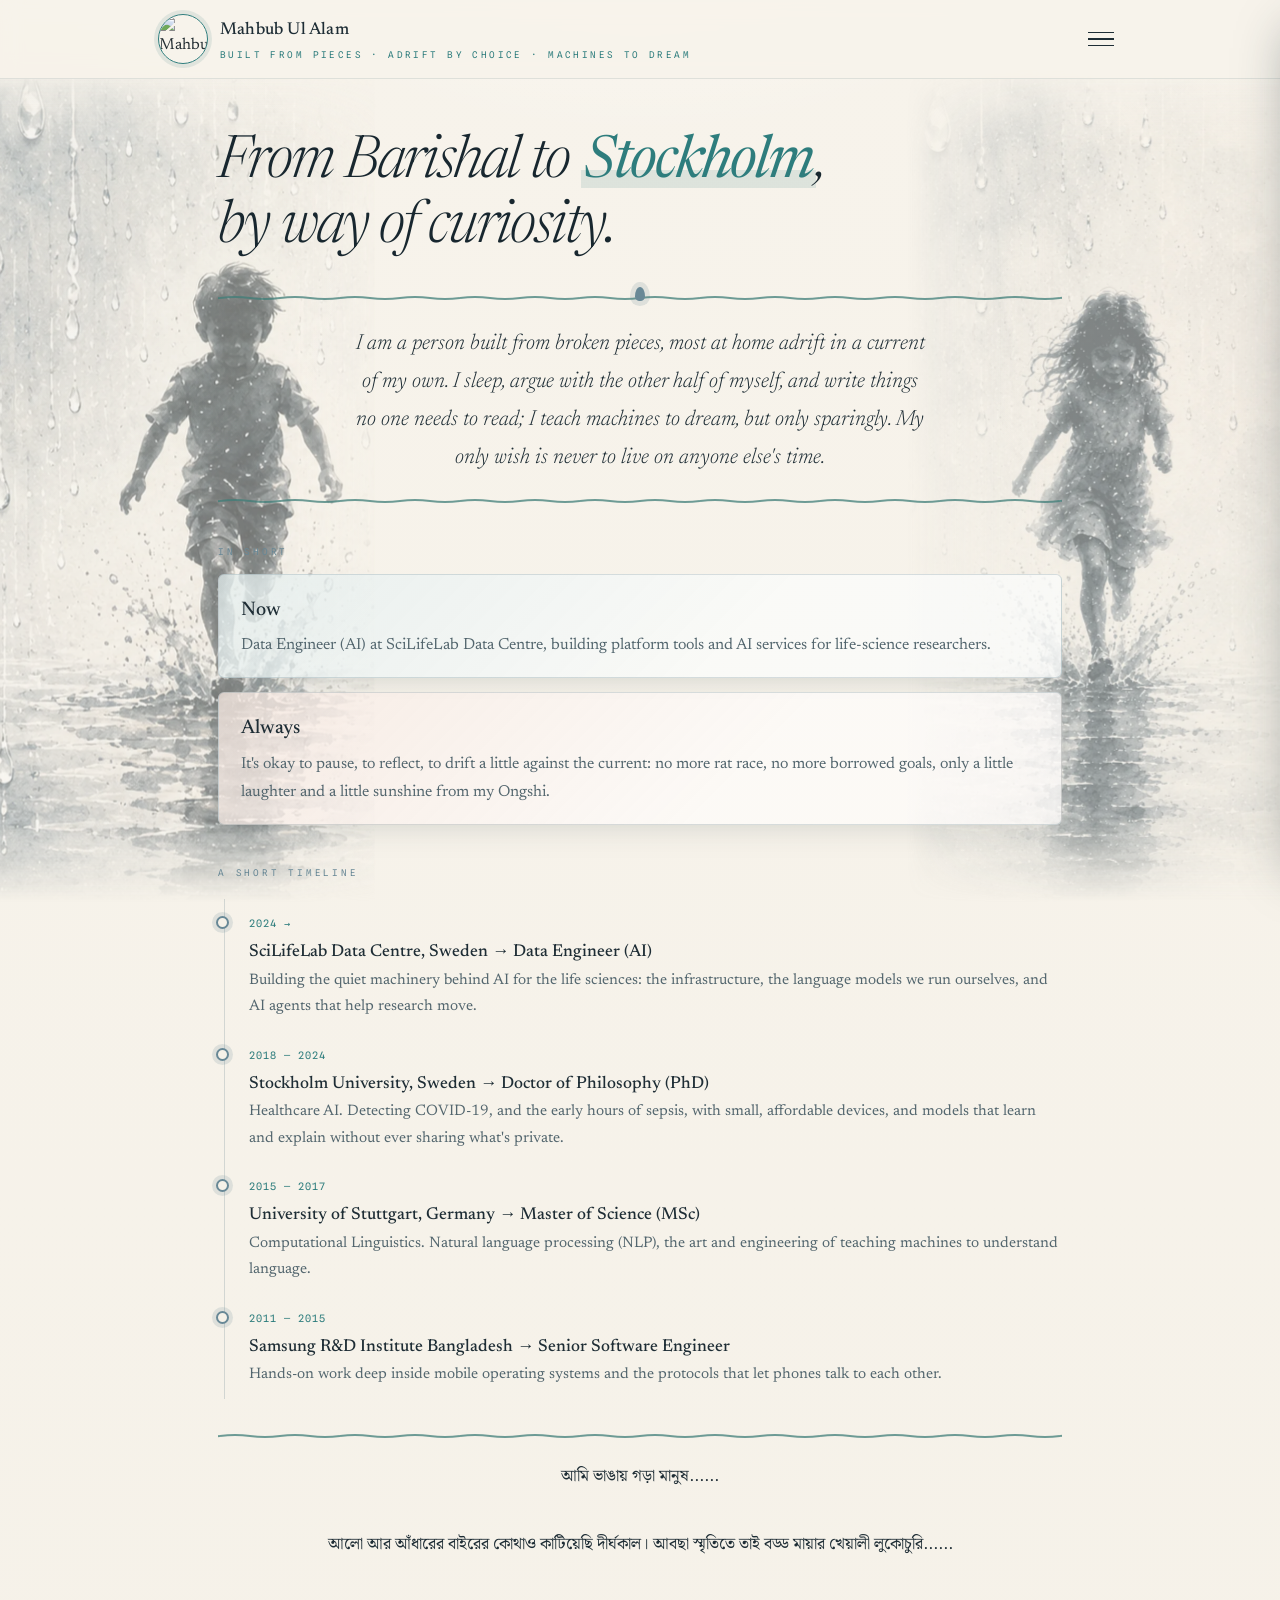
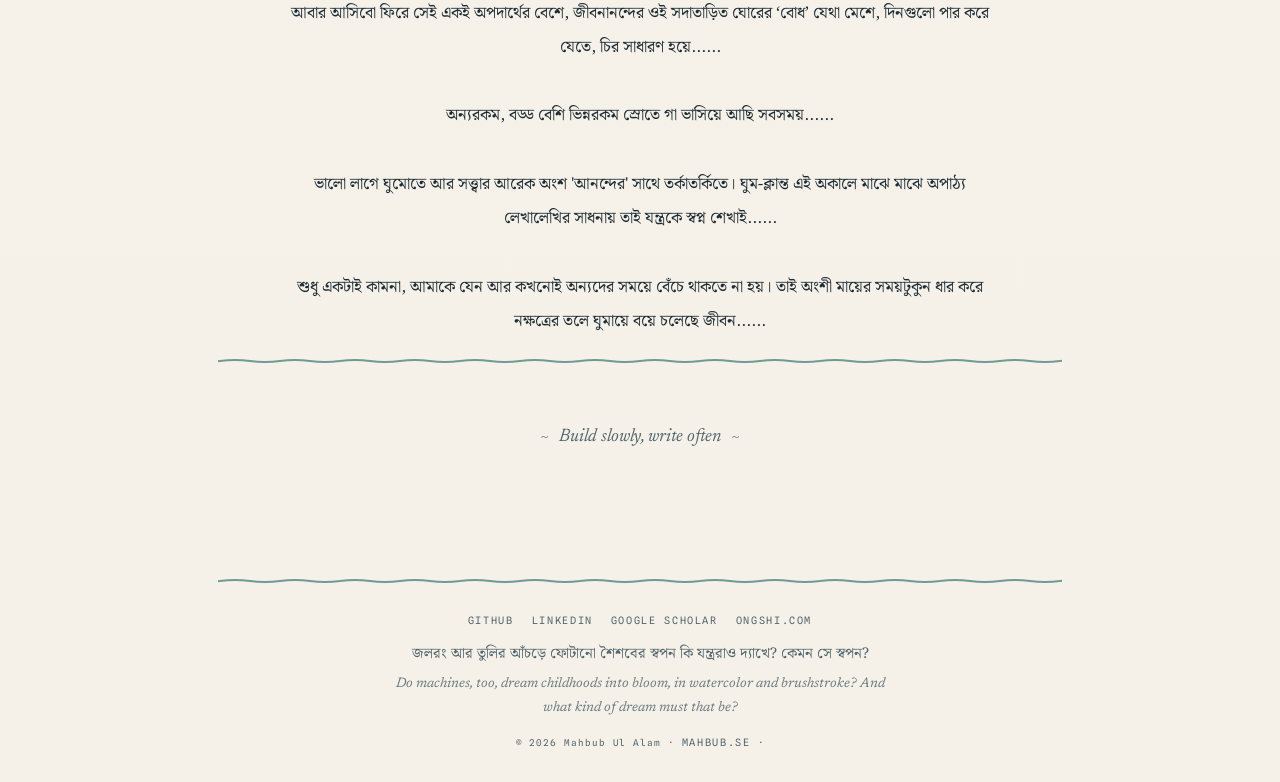
==== commit dc1041e2: "." ====
--- a/index.html
+++ b/index.html
@@ -25,7 +25,7 @@
 <meta name="description" content="Mahbub Ul Alam (Anondo): Data Engineer (AI) at SciLifeLab Data Centre, Stockholm. Healthcare AI, infrastructure, tools, writing, AI music, and more...">
 <link rel="preconnect" href="https://fonts.googleapis.com">
 <link rel="preconnect" href="https://fonts.gstatic.com" crossorigin>
-<link href="https://fonts.googleapis.com/css2?family=Fraunces:ital,opsz,wght@0,9..144,300..900;1,9..144,300..900&family=JetBrains+Mono:wght@400;500;700&family=Noto+Serif+Bengali:wght@400;500;600&display=swap" rel="stylesheet">
+<link href="https://fonts.googleapis.com/css2?family=Newsreader:ital,opsz,wght@0,6..72,300..600;1,6..72,300..600&family=Spline+Sans+Mono:wght@400;500&family=Noto+Serif+Bengali:wght@400;600&display=swap" rel="stylesheet">
 <link rel="stylesheet" href="assets/style.css">
 <link rel="stylesheet" href="assets/art.css">
 <script src="assets/art.js"></script>
--- a/assets/style.css
+++ b/assets/style.css
@@ -1,5 +1,5 @@
 /* ============================================================
-   mahbub.se : style.css
+   mahbub.se : style.css, new
    theme · বর্ষা (Borsha) — first monsoon on handmade paper.
    The colours arrive wet and pool at their own darkened edges.
    Fonts: Newsreader (wet serif) + Spline Sans Mono
@@ -8,8 +8,6 @@
    They live in art.css, with art.js as their clock. Nothing
    here knows about them.
    ============================================================ */
-
-@import url('https://fonts.googleapis.com/css2?family=Newsreader:ital,opsz,wght@0,6..72,300..600;1,6..72,300..600&family=Spline+Sans+Mono:wght@400;500&family=Noto+Serif+Bengali:wght@400;600&display=swap');
 
 :root{
   /* palette */
--- a/assets/art.css
+++ b/assets/art.css
@@ -50,7 +50,7 @@
   --art-rest:.12;           /* opacity it settles at, and stays */
   --art-band-top:34;        /* girl's height along the top, in vh */
   --art-band-bottom:30;     /* boy's height along the bottom, in vh */
-  --art-top-gap:25px;      /* clearance for the topbar, which sits
+  --art-top-gap:64px;      /* clearance for the topbar, which sits
                                over the art: without it her head is
                                clipped by the header. Measure your
                                topbar and add ~15px of air. */
@@ -72,7 +72,7 @@
     --art-rest:.16;
     --art-band-top:32;
     --art-band-bottom:28;
-    --art-top-gap:25px;
+    --art-top-gap:88px;
   }
 }
 
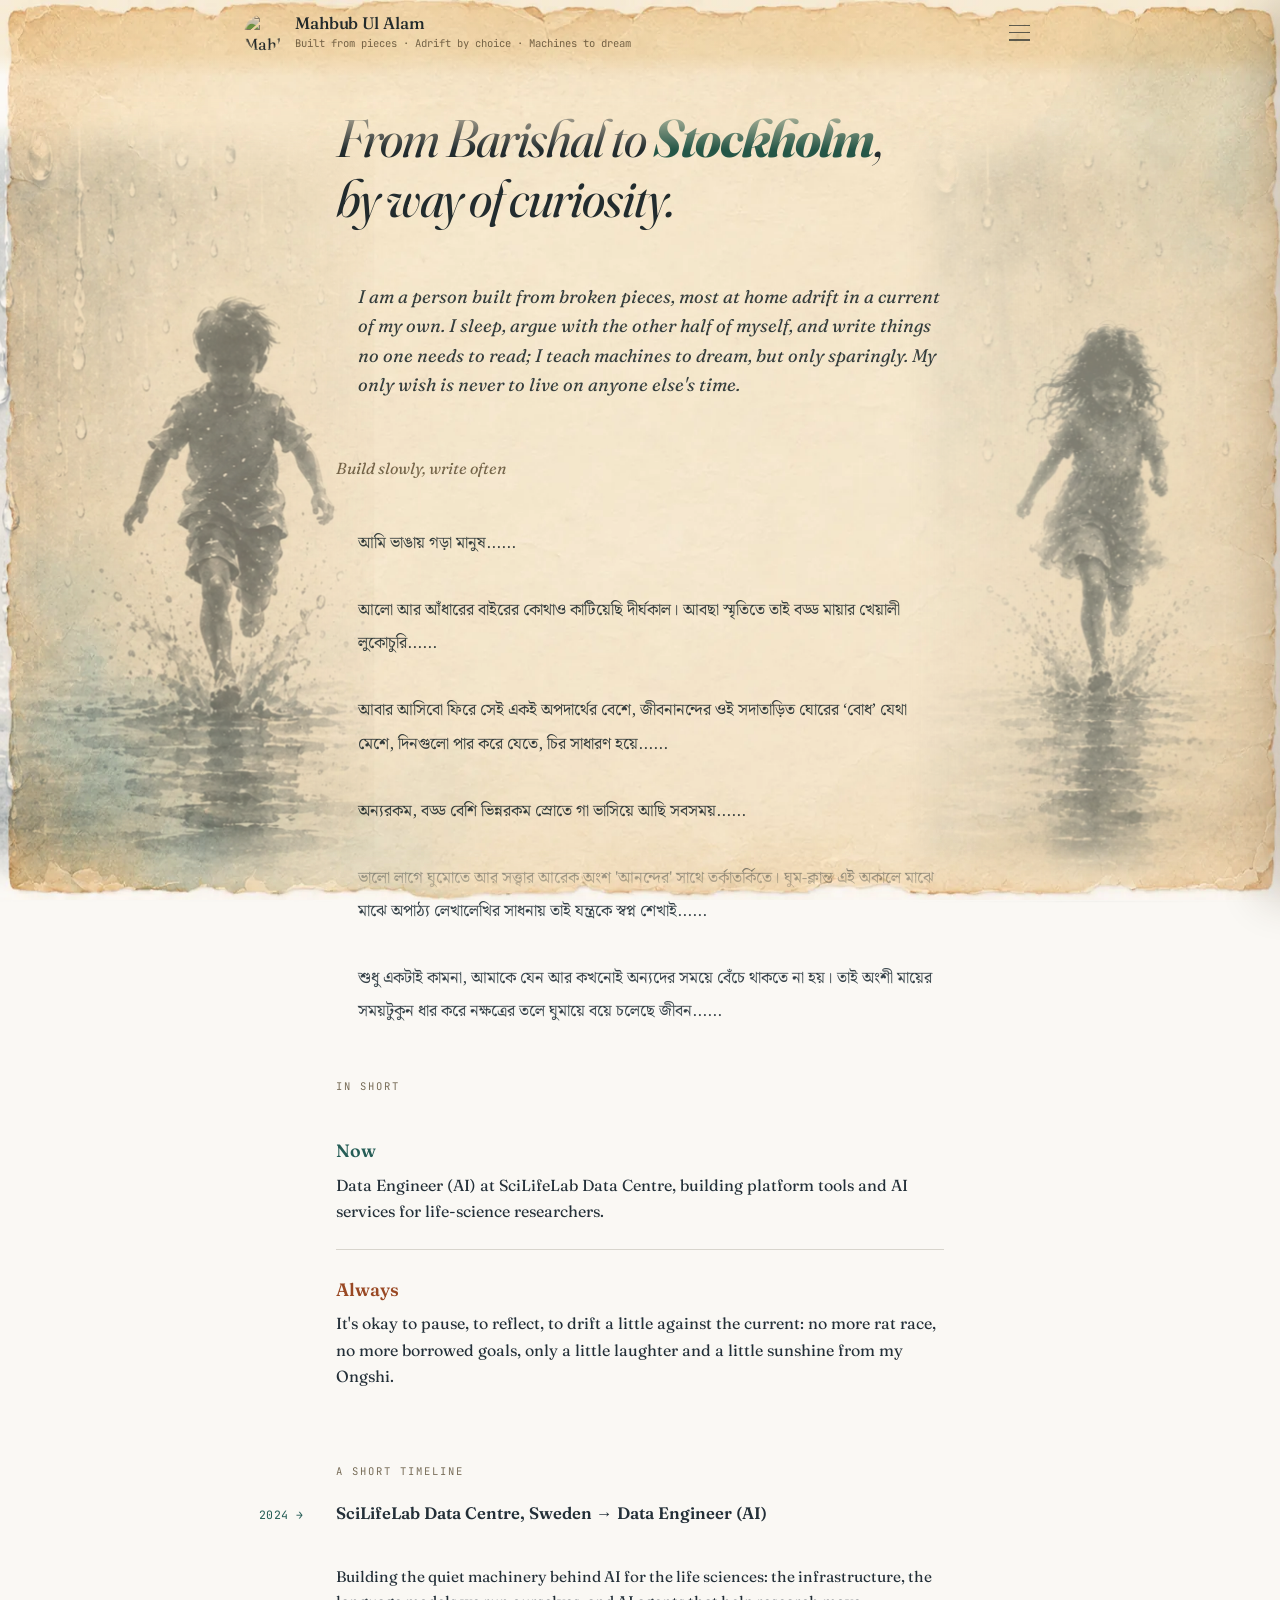
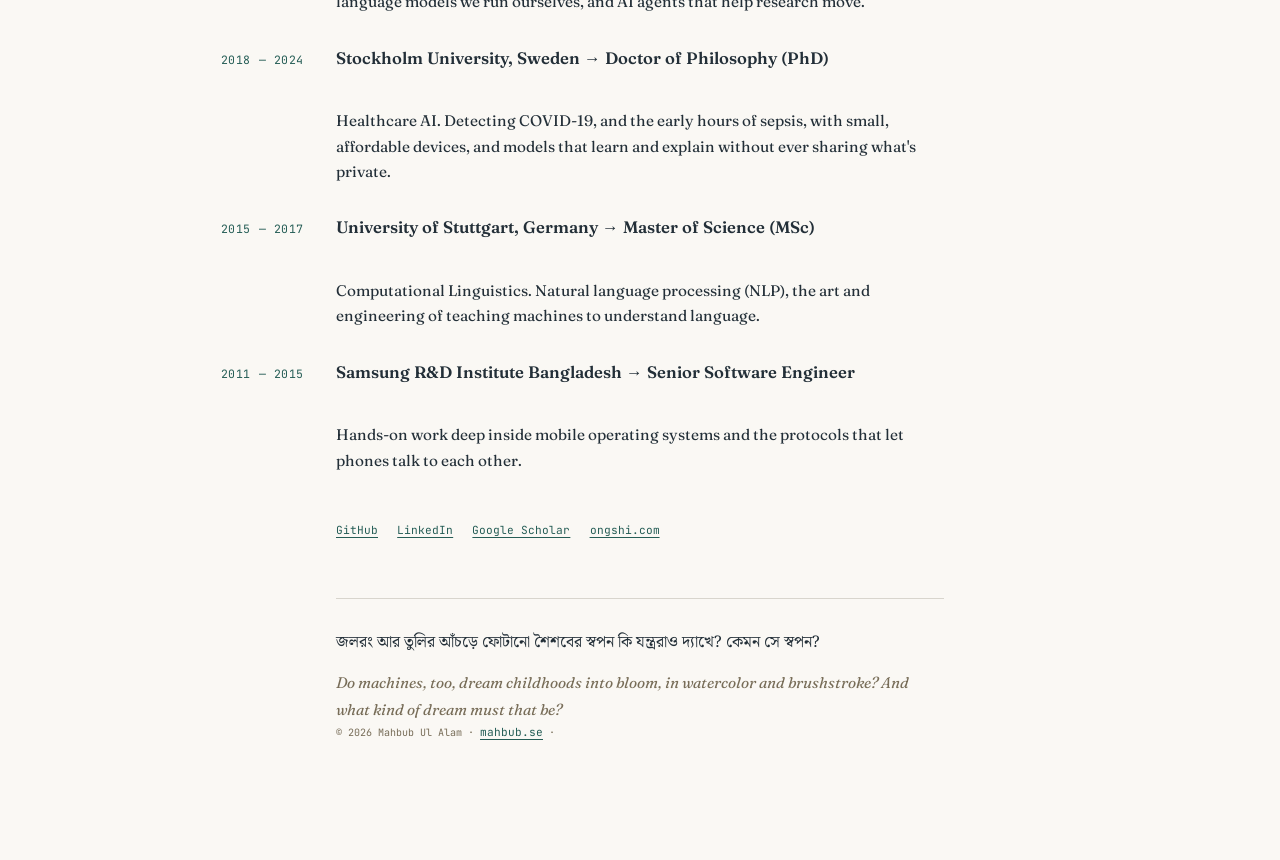
==== commit ef8442c1: "." ====
--- a/index.html
+++ b/index.html
@@ -11,28 +11,35 @@
 <meta property="og:title" content="মাহবুব উল আলম আনন্দ । machines to dream । Mahbub Ul Alam Anondo । যন্ত্ররা স্বপ্নময়">
 <meta property="og:description" content="Mahbub Ul Alam (Anondo): Data Engineer (AI) at SciLifeLab Data Centre, Stockholm. Healthcare AI, infrastructure, tools, writing, AI music, and more...">
 <meta property="og:url" content="https://mahbub.se/">
-<meta property="og:image" content="https://mahbub.se/og-card.jpg">
-<meta property="og:image:width" content="1198">
-<meta property="og:image:height" content="599">
+<meta property="og:image" content="https://mahbub.se/og-card-anondo-ongshi.jpg">
+<meta property="og:image:width" content="1200">
+<meta property="og:image:height" content="630">
 <meta property="og:image:alt" content="Two children running through monsoon rain on either side of the words: built from pieces, adrift by choice, machines to dream.">
 
 <!-- X / Twitter -->
 <meta name="twitter:card" content="summary_large_image">
 <meta name="twitter:title" content="মাহবুব উল আলম আনন্দ । machines to dream । Mahbub Ul Alam Anondo । যন্ত্ররা স্বপ্নময়">
 <meta name="twitter:description" content="Mahbub Ul Alam (Anondo): Data Engineer (AI) at SciLifeLab Data Centre, Stockholm. Healthcare AI, infrastructure, tools, writing, AI music, and more...">
-<meta name="twitter:image" content="https://mahbub.se/og-card.jpg">
+<meta name="twitter:image" content="https://mahbub.se/og-card-children.jpg">
 
 <meta name="description" content="Mahbub Ul Alam (Anondo): Data Engineer (AI) at SciLifeLab Data Centre, Stockholm. Healthcare AI, infrastructure, tools, writing, AI music, and more...">
 <link rel="preconnect" href="https://fonts.googleapis.com">
 <link rel="preconnect" href="https://fonts.gstatic.com" crossorigin>
-<link href="https://fonts.googleapis.com/css2?family=Newsreader:ital,opsz,wght@0,6..72,300..600;1,6..72,300..600&family=Spline+Sans+Mono:wght@400;500&family=Noto+Serif+Bengali:wght@400;600&display=swap" rel="stylesheet">
-<link rel="stylesheet" href="assets/style.css">
+<link href="https://fonts.googleapis.com/css2?family=Fraunces:ital,opsz,wght@0,9..144,300..900;1,9..144,300..900&family=JetBrains+Mono:wght@400;500&family=Noto+Serif+Bengali:wght@400;500;600&display=swap" rel="stylesheet">
+<link rel="stylesheet" href="assets/borsha.css">
 <link rel="stylesheet" href="assets/art.css">
 <script src="assets/art.js"></script>
 <link rel="icon" type="image/png" href="media/icon.png">
 <link rel="apple-touch-icon" href="media/icon.png">
 </head>
 <body>
+
+<!-- The sheet, and the sheet again masked to the two ends. These two
+     must be the first elements in <body>: the veil is what lets text
+     scroll behind paper instead of into a tint, and the top bar has
+     nothing to sit on without it. -->
+<div class="paper" aria-hidden="true"></div>
+<div class="paper-veil" aria-hidden="true"></div>
 
 <!-- ============================================================
      This file is only the shell: top bar, the Contents menu,
@@ -67,7 +74,7 @@
 
   <!-- chapters are loaded into here, one at a time -->
   <section class="page active" id="chapter-host"><noscript>
-    <h1 class="display">You arrived with the <b>lights</b> off.</h1>
+    <h1 class="display">You arrived with the <em>lights</em> off.</h1>
     <p class="lead">JavaScript is switched off in your browser, which places you among the rare two percent who still wander the web this way. It is a quiet, deliberate, admirable way to read, and I tip my hat to you.</p>
     <div class="quote"><p>But this small book turns its pages with a script: with the script asleep, the chapters stay closed on the shelf, and the words wait in the dark.</p></div>
     <p class="lead">Switch JavaScript on and the shelf opens: the menu fills, a chapter arrives, the lights come up. Until then, I am sorry to meet you only here, at the door. 😟</p>
--- a/assets/borsha.css
+++ b/assets/borsha.css
@@ -0,0 +1,651 @@
+/* ============================================================
+   mahbub.se : borsha.css
+   বর্ষা — one stylesheet, one sheet of paper.
+
+   WHAT THIS REPLACES
+   style.css, paper.css, paper-v2.css, paper-v3.css. All of them.
+   Delete those four. Nothing here is layered on top of anything;
+   this file owns the page by itself, which is why there is no
+   overlap left to go stale.
+
+   LOAD ORDER  (art.css must come before art.js: art.js reads
+   --art-dur out of the computed style)
+
+     <link rel="stylesheet" href="assets/borsha.css">
+     <link rel="stylesheet" href="assets/art.css">
+     <script src="assets/art.js"></script>
+     <script src="assets/app.js" defer></script>
+
+   THE STACK, bottom to top. Nothing else may claim a z-index.
+     0   .paper        the sheet
+     1   art.css       the two children (html::before / ::after)
+     2   text          topbar text, chapter, footer
+     3   .paper-veil   the same sheet again, masked to the two ends
+     4   .topbar       so the brand stays above the veil
+     5   .scrim        dims the page when the drawer opens
+     6   #panel        the Contents drawer
+
+   Every number worth touching is a custom property below, and
+   README-css.md explains each one in plain language.
+   ============================================================ */
+
+
+/* ============================================================
+   1. TOKENS
+   ============================================================ */
+:root{
+  /* -- the sheet. One image per shape, not per device. -------- */
+  --sheet:url("../assets/paper-mobile.webp");
+  --paper-hi:#f9ecd4;          /* shows while the image loads */
+  --surround:#faf8f4;          /* the near-white the sheet floats on */
+
+  /* -- ink ---------------------------------------------------- */
+  --ink:#23303a;               /* iron-gall blue-black */
+  --ink-soft:#7a705c;
+  --accent:#26605a;
+  --accent-warm:#9c4a24;
+  --rule:rgba(70,56,38,.18);
+
+  /* -- layout. Width-based, because a line of text cares about
+        width, not about what kind of device it is on. --------- */
+  --frame:7vw;                 /* clearance from the torn edge */
+  --measure:33rem;             /* the prose column */
+  --key:0rem;                  /* hanging key column, 0 = stacked */
+  --keygap:0rem;
+
+  /* -- the veil ----------------------------------------------- */
+  --cap:6.4rem;                /* opaque paper at the top; must
+                                  exceed the topbar's height */
+  --fade:6vh;                  /* the dissolve, same at both ends */
+
+  /* -- contract with art.css ---------------------------------- */
+  --art-top-gap:calc(var(--cap) + var(--fade) * .5);
+
+  /* -- motion -------------------------------------------------- */
+  --page-fade:.5s;
+}
+
+@media (min-width:700px){
+  :root{
+    --frame:5vw; --measure:37rem; --key:5.5rem; --keygap:1.4rem;
+    --cap:6rem;
+  }
+  body{font-size:17px}
+}
+@media (min-width:1100px){
+  :root{--frame:4.5vw; --measure:38rem; --key:9.5rem; --keygap:2rem}
+}
+
+/* The sheet is chosen by SHAPE. A 3:4 sheet on a 3:4 tablet keeps
+   the deckle scallops in proportion: no smearing, no cropped edge. */
+@media (min-aspect-ratio:5/8){  :root{--sheet:url("../assets/paper-tablet.webp")} }
+@media (min-aspect-ratio:11/10){:root{--sheet:url("../assets/paper-desktop.webp")} }
+
+
+/* ============================================================
+   2. BASE
+   ============================================================ */
+*,*::before,*::after{box-sizing:border-box}
+
+html{background:var(--surround)}
+
+body{
+  margin:0;
+  background:transparent;
+  color:var(--ink);
+  overflow-x:hidden;
+  font-family:"Fraunces",Georgia,"Times New Roman",serif;
+  font-optical-sizing:auto;
+  font-size:16px;
+  line-height:1.76;
+}
+
+img{max-width:100%;height:auto}
+
+a{color:var(--accent);text-underline-offset:2.5px}
+a:hover{color:var(--accent-warm)}
+:focus-visible{outline:2px solid var(--accent);outline-offset:3px}
+
+
+/* ============================================================
+   3. THE SHEET
+   Fixed, so one viewport-sized image covers a page of any length
+   and the torn edge never repeats mid-scroll. background-size is
+   100% 100%, not cover: texture has no geometry to distort, and
+   cover would crop the deckle off the sides.
+   ============================================================ */
+.paper,
+.paper-veil{
+  position:fixed;
+  inset:0;
+  pointer-events:none;
+  background-color:var(--paper-hi);
+  background-image:var(--sheet);
+  background-repeat:no-repeat;
+  background-size:100% 100%;
+}
+.paper{z-index:0}
+
+/* The same sheet again, above the text, masked so it exists only at
+   the very top and the very bottom. Identical geometry to .paper, so
+   the two line up by construction: no vh arithmetic to drift. Text
+   at either end passes behind paper rather than fading into a tint. */
+.paper-veil{z-index:3;display:none}
+
+@supports ((-webkit-mask-image:linear-gradient(#000,#000)) or (mask-image:linear-gradient(#000,#000))){
+  .paper-veil{
+    display:block;
+    -webkit-mask-image:linear-gradient(to bottom,
+      #000 0, #000 var(--cap),
+      transparent calc(var(--cap) + var(--fade)),
+      transparent calc(100% - var(--fade)),
+      #000 100%);
+    mask-image:linear-gradient(to bottom,
+      #000 0, #000 var(--cap),
+      transparent calc(var(--cap) + var(--fade)),
+      transparent calc(100% - var(--fade)),
+      #000 100%);
+  }
+  /* only here: with the veil supplying the paper, the bar's own text
+     can multiply into it like everything else. In the fallback path
+     below the bar keeps a gradient, and multiplying that would darken
+     the panel instead of the ink. */
+  .topbar{background:none;mix-blend-mode:multiply}
+}
+
+
+/* ============================================================
+   4. INK
+   multiply, so glyphs take the tone of the fibre under them and
+   darken where the paper darkens, the way real ink does. It also
+   raises contrast over the watercolour blooms instead of lowering
+   it, which is why no cream wash is needed anywhere on this page.
+   Set .no-absorb on <body> to print the ink flat instead.
+   ============================================================ */
+.wrap,
+footer{position:relative;z-index:2;mix-blend-mode:multiply}
+
+body.no-absorb .wrap,
+body.no-absorb footer{
+  mix-blend-mode:normal;
+  text-shadow:0 0 12px rgba(249,236,212,.45);
+}
+@supports not (mix-blend-mode:multiply){
+  .wrap,footer{text-shadow:0 0 12px rgba(249,236,212,.45)}
+}
+
+
+/* ============================================================
+   5. TOP BAR
+   No panel, no blur, no border. The veil supplies an opaque slice
+   of the real sheet behind it. The gradient here is only the
+   fallback for browsers without mask-image, and is switched off in
+   the @supports block above.
+   ============================================================ */
+.topbar{
+  position:sticky;top:0;z-index:4;
+  background:linear-gradient(to bottom,
+    rgba(250,242,224,.97) 0%, rgba(250,242,224,.97) 72%, rgba(250,242,224,0) 100%);
+}
+.topbar-inner{
+  width:min(100% - 2 * var(--frame), calc(var(--measure) + var(--key) + var(--keygap)));
+  margin-inline:auto;
+  display:flex;align-items:center;gap:.8rem;
+  padding:.85rem 0 1.5rem;
+}
+.monogram{
+  width:38px;height:38px;flex:0 0 38px;border-radius:50%;
+  overflow:hidden;border:0;box-shadow:none;
+  -webkit-mask-image:radial-gradient(circle,#000 60%,transparent 78%);
+          mask-image:radial-gradient(circle,#000 60%,transparent 78%);
+}
+.monogram img{width:100%;height:100%;object-fit:cover;object-position:50% 70%;display:block;filter:saturate(.65) brightness(1.02)}
+
+.brand-name{display:block;font-size:1.04rem;font-weight:500;letter-spacing:-.004em;line-height:1.2}
+.brand-sub{
+  display:block;font-family:"JetBrains Mono",ui-monospace,monospace;
+  font-size:.66rem;line-height:1.5;color:var(--ink-soft);margin-top:.16rem;
+}
+
+.burger,
+#burger{
+  margin-left:auto;background:none;border:0;padding:.4rem;cursor:pointer;
+  display:grid;gap:6px;
+}
+.burger span,
+#burger span{
+  display:block;width:21px;height:1.2px;background:var(--ink);opacity:.7;
+  transition:transform .28s ease, opacity .2s ease;
+}
+.burger.open span:nth-child(1),
+#burger.open span:nth-child(1){transform:translateY(7.2px) rotate(45deg)}
+.burger.open span:nth-child(2),
+#burger.open span:nth-child(2){opacity:0}
+.burger.open span:nth-child(3),
+#burger.open span:nth-child(3){transform:translateY(-7.2px) rotate(-45deg)}
+
+
+/* ============================================================
+   6. CONTENTS DRAWER
+   The panel is another window onto the same sheet, so the drawer
+   reads as a fold of the page rather than a card laid over it.
+   ============================================================ */
+.scrim,
+#scrim{
+  position:fixed;inset:0;z-index:5;
+  background:rgba(40,32,20,.34);
+  opacity:0;visibility:hidden;transition:opacity .3s ease,visibility .3s;
+}
+.scrim.open,
+#scrim.open{opacity:1;visibility:visible}
+
+.panel,
+#panel{
+  position:fixed;top:0;right:0;bottom:0;z-index:6;
+  width:min(20rem,84vw);
+  padding:calc(var(--cap) - 1rem) 1.8rem 2rem;
+  overflow-y:auto;
+  background-color:var(--paper-hi);
+  background-image:var(--sheet);
+  background-repeat:no-repeat;
+  background-size:100vw 100vh;
+  background-position:100% 0;
+  box-shadow:-18px 0 40px rgba(60,45,25,.20);
+  transform:translateX(100%);
+  transition:transform .34s cubic-bezier(.22,.61,.36,1);
+}
+.panel.open,
+#panel.open{transform:none}
+
+.panel-label{
+  font-family:"JetBrains Mono",ui-monospace,monospace;
+  font-size:.66rem;letter-spacing:.14em;color:var(--ink-soft);
+  margin:0 0 1.1rem;
+}
+#navLinks{display:grid}
+.nav-link{
+  display:flex;gap:.75rem;align-items:baseline;
+  padding:.5rem 0;text-decoration:none;color:var(--ink);
+  font-size:1.02rem;
+}
+.nav-num{
+  font-family:"JetBrains Mono",ui-monospace,monospace;
+  font-size:.68rem;color:var(--ink-soft);
+}
+.nav-link:hover{color:var(--accent)}
+.nav-link.active{color:var(--accent)}
+.nav-link.active .nav-num{color:var(--accent)}
+
+
+/* ============================================================
+   7. THE PAGE
+   The frame sits OUTSIDE the measure, so the column stops shrinking
+   as the viewport grows.
+   ============================================================ */
+.wrap{
+  width:min(100% - 2 * var(--frame), var(--measure));
+  margin-inline:auto;
+  padding:1.4rem 0 13vh;
+}
+@media (min-width:700px){ .wrap{padding-top:2rem} }
+
+/* app.js writes this strip above every chapter */
+.chapter-head{margin:0 0 1.6rem}
+.chapter-num{
+  font-family:"JetBrains Mono",ui-monospace,monospace;
+  font-size:.68rem;color:var(--ink-soft);
+}
+.chapter-rule{display:none}      /* the page keeps exactly one rule; see §9 */
+
+#chapter-host{animation:borsha-page var(--page-fade) ease both}
+@keyframes borsha-page{from{opacity:0;transform:translateY(6px)}to{opacity:1;transform:none}}
+
+
+/* ============================================================
+   8. PROSE
+   ============================================================ */
+.display{
+  font-size:clamp(2.1rem,7vw,3.3rem);
+  font-weight:400;font-style:italic;
+  line-height:1.13;letter-spacing:-.02em;
+  margin:0 0 2rem;
+  font-variation-settings:"opsz" 144;
+  text-wrap:balance;
+}
+.display em,
+.display b{font-style:italic;font-weight:700;color:var(--accent)}
+
+.lead{font-style:italic;font-size:1.12rem;line-height:1.68;margin:0 0 3.2rem;max-width:31rem}
+
+p{margin:0 0 1.4rem}
+h2{font-size:1.5rem;font-weight:600;font-style:italic;margin:2.8rem 0 1rem;line-height:1.2}
+h3{font-size:1.14rem;font-weight:600;margin:2rem 0 .6rem}
+ul,ol{margin:0 0 1.4rem;padding-left:1.15rem}
+li{margin-bottom:.45rem}
+li::marker{color:var(--accent)}
+
+/* Entries: no boxes, no fills, no shadows. The key hangs in the left
+   margin on wide screens and stacks above on narrow, so the extra
+   width goes to structure instead of to longer lines. */
+.entries{display:grid;gap:1.6rem 0;margin:0}
+.entries dt{
+  font-family:"JetBrains Mono",ui-monospace,monospace;
+  font-size:.72rem;letter-spacing:.05em;color:var(--accent);margin-bottom:.22rem;
+}
+.entries dd{margin:0}
+.entries dd .t{display:block;font-weight:600;margin-bottom:.1rem}
+.entries + .entries{margin-top:3rem}
+
+@media (min-width:700px){
+  .entries{
+    grid-template-columns:var(--key) 1fr;
+    gap:1.8rem var(--keygap);
+    align-items:baseline;
+    margin-left:calc(-1 * (var(--key) + var(--keygap)));
+    width:calc(100% + var(--key) + var(--keygap));
+  }
+  .entries dt{margin-bottom:0;text-align:right;padding-top:.32rem}
+}
+
+.quote{margin:3.4rem 0}
+.quote p{
+  margin:0;font-style:italic;font-size:1.14rem;line-height:1.62;
+  color:#38454d;padding-left:1.4rem;
+}
+
+.bn{font-family:"Noto Serif Bengali",serif;line-height:1.98}
+
+.mantra{margin:2.8rem 0 0;font-style:italic;color:var(--ink-soft)}
+
+
+/* ============================================================
+   9. THE ONE RULE
+   Kept because the colophon is a real change of register: the page
+   stops describing and starts asking. Everything else separates
+   with air.
+   ============================================================ */
+.colophon{margin-top:3.6rem;padding-top:1.7rem;border-top:1px solid var(--rule)}
+.colophon .en{margin:0;font-style:italic;color:var(--ink-soft);font-size:.96rem}
+
+
+/* ============================================================
+   10. POST LISTS
+   Rendered by app.js from posts/<key>/_index.json.
+   ============================================================ */
+.post-row{
+  display:block;text-decoration:none;color:inherit;
+  padding:1.3rem 0;border-bottom:1px solid var(--rule);
+}
+.post-row:first-child{padding-top:.4rem}
+.post-row:last-child{border-bottom:0}
+.post-row h3{margin:.1rem 0 .35rem;font-size:1.1rem;font-weight:600}
+.post-row:hover h3{color:var(--accent)}
+.post-row p{margin:0;font-size:.96rem;color:#414a50}
+.pdate{
+  font-family:"JetBrains Mono",ui-monospace,monospace;
+  font-size:.66rem;letter-spacing:.04em;color:var(--ink-soft);
+}
+.post-row.bn h3,
+.post-row.bn p{font-family:"Noto Serif Bengali",serif;line-height:1.9}
+
+.post-row.music{cursor:default}
+.post-row.music h3 a{text-decoration:none;color:inherit}
+.post-row.music h3 a:hover{color:var(--accent)}
+.row-audio{margin:.8rem 0 .5rem}
+.row-audio audio{width:100%;max-width:26rem;height:34px}
+.row-more{
+  font-family:"JetBrains Mono",ui-monospace,monospace;
+  font-size:.68rem;color:var(--accent);text-decoration:none;
+}
+.row-more:hover{text-decoration:underline}
+
+
+/* ============================================================
+   11. STATES
+   ============================================================ */
+.loading,
+.empty-note{font-style:italic;color:var(--ink-soft)}
+
+
+/* ============================================================
+   12. FOOT
+   ============================================================ */
+footer{margin-top:3rem;border-top:0;padding-top:0}
+footer .links{display:flex;flex-wrap:wrap;gap:1.2rem;margin-bottom:.55rem}
+footer a{font-family:"JetBrains Mono",ui-monospace,monospace;font-size:.7rem}
+footer .cr{font-family:"JetBrains Mono",ui-monospace,monospace;font-size:.63rem;color:var(--ink-soft)}
+
+
+/* ============================================================
+   13. PAGE FURNITURE
+   Used by index.html, post.html and 404.html. These live here
+   rather than in any one page because all three share them: a
+   copy per page is exactly the duplication this file replaced.
+   ============================================================ */
+
+/* the whole left side of the top bar is one link */
+.brand{display:flex;align-items:center;gap:.8rem;text-decoration:none;color:inherit}
+.brand:hover .brand-name{color:var(--accent)}
+
+.page{position:relative}
+
+/* the drawer's sign-off */
+.panel-foot{
+  margin-top:2.2rem;padding-top:1.3rem;border-top:1px solid var(--rule);
+  font-family:"JetBrains Mono",ui-monospace,monospace;font-size:.66rem;line-height:2.1;color:var(--ink-soft);
+}
+.panel-foot a{color:var(--accent);text-decoration:none}
+.panel-foot a:hover{text-decoration:underline}
+
+/* the colophon, as the footers actually mark it up */
+.cq-bn{font-family:"Noto Serif Bengali",serif;line-height:1.98;margin:0 0 .7rem}
+.cq-en{margin:0;font-style:italic;color:var(--ink-soft);font-size:.96rem}
+
+/* ---- post.html ---- */
+.back{
+  display:inline-block;font-family:"JetBrains Mono",ui-monospace,monospace;font-size:.68rem;
+  letter-spacing:.04em;color:var(--accent);text-decoration:none;margin-bottom:1.8rem;
+}
+.back:hover{color:var(--accent-warm)}
+
+.post-meta{
+  font-family:"JetBrains Mono",ui-monospace,monospace;font-size:.68rem;letter-spacing:.04em;
+  color:var(--ink-soft);margin-bottom:1.1rem;
+}
+
+/* marked.js output. Bare h2/h3/p/ul/li are already set above, so
+   only the things markdown adds that a chapter never uses need
+   rules here. */
+.post-body h1{
+  font-size:clamp(1.9rem,5.6vw,2.7rem);font-weight:400;font-style:italic;
+  line-height:1.16;letter-spacing:-.018em;margin:0 0 1.6rem;
+  font-variation-settings:"opsz" 144;text-wrap:balance;
+}
+.post-body blockquote{
+  margin:2.4rem 0;padding-left:1.4rem;
+  font-style:italic;color:#38454d;
+}
+.post-body blockquote p{margin:0 0 .8rem}
+.post-body ol{padding-left:1.2rem}
+.post-body figure{margin:2.4rem 0}
+.post-body img{display:block;max-width:100%;height:auto;margin:2.4rem auto}
+.post-body audio{width:100%;max-width:26rem;margin:1.4rem 0}
+.post-body pre{
+  overflow-x:auto;font-family:"JetBrains Mono",ui-monospace,monospace;font-size:.82rem;line-height:1.7;
+  padding:1rem 0;margin:1.8rem 0;border-block:1px solid var(--rule);
+}
+.post-body code{font-family:"JetBrains Mono",ui-monospace,monospace;font-size:.88em}
+.post-body hr{border:0;border-top:1px solid var(--rule);margin:2.6rem 0}
+.post-body.bn,
+.post-body.bn h1,
+.post-body.bn h2,
+.post-body.bn h3{font-family:"Noto Serif Bengali",serif}
+.post-body.bn{line-height:2.05}
+.post-body.bn h1{font-style:normal;line-height:1.5}
+
+
+/* ============================================================
+   14. CHAPTER COMPONENTS
+   Everything chapters/*.html marks up. The class names are
+   unchanged from style.css so no chapter file needs editing;
+   what changed is that the boxes are gone. A card was a tinted
+   rectangle with a coloured left bar. Here it is prose with a
+   coloured heading, and a hairline only where one item has to
+   be told from the next. The three variants survive as three
+   heading colours instead of three fills.
+   ============================================================ */
+
+/* section label above a group */
+.label{
+  display:block;font-family:"JetBrains Mono",ui-monospace,monospace;
+  font-size:.66rem;letter-spacing:.19em;text-transform:uppercase;
+  color:var(--ink-soft);margin:3rem 0 1rem;
+}
+
+/* ---- cards, dissolved ---- */
+.card{
+  display:block;padding:1.5rem 0;margin:0;
+  text-decoration:none;color:inherit;
+}
+.card + .card{border-top:1px solid var(--rule)}
+.card h3{margin:0 0 .3rem;font-size:1.12rem;font-weight:600;color:var(--accent)}
+.card.clay h3{color:var(--accent-warm)}
+.card.sage h3{color:#4a6b78}
+.card p{margin:0;font-size:1rem;line-height:1.66}
+.card.link:hover h3{color:var(--ink)}
+
+/* the mono line under a heading: dates, venues, kinds */
+.meta{
+  font-family:"JetBrains Mono",ui-monospace,monospace;font-size:.66rem;letter-spacing:.1em;
+  color:var(--ink-soft);margin:0 0 .5rem;
+}
+
+/* ---- the feature block ----
+   It was a dark slab. Air and a heavier measure do the same job
+   without introducing a second material to the page. */
+.feature{margin:2.4rem 0;padding:1.8rem 0;border-block:1px solid var(--rule)}
+.feature .label{margin-top:0}
+.feature h3{margin:0 0 .8rem;font-size:1.34rem;font-weight:400;font-style:italic;line-height:1.28}
+
+/* ---- link rows: chips and publication links ----
+   These were outlined pills. Now they are what they always were,
+   a row of links, separated by space rather than by borders. */
+.pub-links,
+.chips{display:flex;flex-wrap:wrap;gap:.35rem 1.15rem;margin:.7rem 0 0}
+.pub-links a,
+.chips a{
+  font-family:"JetBrains Mono",ui-monospace,monospace;font-size:.66rem;letter-spacing:.04em;
+  color:var(--accent);text-decoration:none;
+}
+.pub-links a:hover,
+.chips a:hover{text-decoration:underline;text-underline-offset:3px}
+.pub-links a.award,
+.chips a.award{color:var(--accent-warm)}
+.chips{margin-top:1rem;gap:.4rem 1.3rem}
+
+/* ---- publications ---- */
+.pub{padding:1.3rem 0;border-bottom:1px solid var(--rule)}
+.pub:last-child{border-bottom:0}
+.pn{
+  font-family:"JetBrains Mono",ui-monospace,monospace;font-size:.66rem;color:var(--ink-soft);
+  margin-right:.6rem;vertical-align:super;
+}
+.ptitle{font-weight:600;font-size:1.04rem;line-height:1.45;color:var(--ink);text-decoration:none}
+.ptitle:hover{color:var(--accent)}
+.venue{margin-top:.3rem;font-size:.94rem;color:var(--ink-soft)}
+
+/* ---- timeline ----
+   Same hanging key as .entries, so the two read as one idea. */
+.tl{display:grid;gap:1.6rem 0;margin:1.2rem 0 0;padding:0;border:0}
+.tl-item{padding:0}
+.tl-yr{
+  display:block;font-family:"JetBrains Mono",ui-monospace,monospace;font-size:.72rem;letter-spacing:.05em;
+  color:var(--accent);margin-bottom:.22rem;
+}
+.tl-item h4{margin:0 0 .2rem;font-size:1.04rem;font-weight:600}
+.tl-item p{margin:0;font-size:.96rem;line-height:1.66}
+@media (min-width:700px){
+  .tl{
+    grid-template-columns:var(--key) 1fr;
+    gap:1.8rem var(--keygap);align-items:baseline;
+    margin-left:calc(-1 * (var(--key) + var(--keygap)));
+    width:calc(100% + var(--key) + var(--keygap));
+  }
+  .tl-item{display:contents}
+  .tl-yr{text-align:right;margin-bottom:0;padding-top:.32rem}
+  .tl-item h4{grid-column:2}
+  .tl-item p{grid-column:2;margin-top:-1.4rem;padding-top:1.6rem}
+}
+
+/* ---- Bengali pull quote ---- */
+.quote-bn{margin:2.8rem 0}
+.quote-bn p{
+  margin:0;font-family:"Noto Serif Bengali",serif;font-size:1.02rem;line-height:2.05;
+  color:#38454d;padding-left:1.4rem;
+}
+
+/* ---- a link standing in for a document or destination ---- */
+.doc-card{
+  display:flex;align-items:center;gap:.9rem;
+  text-decoration:none;color:inherit;margin:2.2rem 0;
+}
+.doc-card .dt{display:block;font-weight:600;font-size:1.04rem}
+.doc-card .dm{
+  display:block;font-family:"JetBrains Mono",ui-monospace,monospace;font-size:.66rem;
+  color:var(--ink-soft);margin-top:.15rem;
+}
+.doc-card:hover .dt{color:var(--accent)}
+
+/* ---- embeds ----
+   Media steps outside the measure. Prose stays at 72 characters;
+   a 16:9 video does not have to. */
+.embed{margin:2.4rem 0}
+.embed iframe{
+  width:100%;aspect-ratio:16/9;display:block;
+  border:1px solid var(--rule);background:rgba(255,255,255,.35);
+}
+.embed.pdf iframe{aspect-ratio:auto;height:min(78vh,620px)}
+.embed figure{margin:0}
+.embed img{display:block;width:auto;max-width:100%;margin:0 auto}
+@media (min-width:900px){
+  .embed{
+    width:min(52rem, calc(100vw - 2 * var(--frame)));
+    position:relative;left:50%;transform:translateX(-50%);
+  }
+}
+.embed-cap,
+figcaption{
+  margin-top:.7rem;text-align:center;overflow-wrap:anywhere;
+  font-family:"JetBrains Mono",ui-monospace,monospace;font-size:.64rem;letter-spacing:.06em;color:var(--ink-soft);
+}
+.embed-cap a,
+figcaption a{color:var(--accent);text-decoration:none}
+.embed-cap a:hover,
+figcaption a:hover{text-decoration:underline}
+
+/* ---- song posts (markdown) ---- */
+.song-sub{margin:-.2rem 0 .8rem;font-style:italic;color:var(--ink-soft)}
+.lyrics{margin:1.6rem 0;padding:1.2rem 0;border-block:1px solid var(--rule)}
+.lyrics-lang{
+  font-family:"JetBrains Mono",ui-monospace,monospace;font-size:.64rem;letter-spacing:.16em;text-transform:uppercase;
+  color:var(--ink-soft);margin-bottom:.7rem;
+}
+.lyrics p{margin:0;white-space:pre-line}
+.latin,
+.post-body.bn .latin{font-family:var(--serif-fallback,"Fraunces",Georgia,serif)}
+
+
+/* ============================================================
+   15. FALLBACKS
+   ============================================================ */
+@media (prefers-reduced-motion:reduce){
+  #chapter-host{animation:none}
+  .panel,
+#panel{transition:none}
+  .burger span,
+#burger span{transition:none}
+}
+@media (prefers-reduced-transparency:reduce){
+  .paper,.paper-veil,.panel,
+#panel{background-image:none;background-color:var(--paper-hi)}
+}
--- a/assets/art.css
+++ b/assets/art.css
@@ -10,7 +10,16 @@
    HOW IT IS LOADED
    This file must be linked in <head> BEFORE art.js, because
    art.js reads --art-dur out of the computed style to know how
-   long the dream lasts. Link, then script, then everything else.
+   long the dream lasts. Link borsha.css, then this, then art.js.
+
+   WHERE IT SITS
+   The children are z-index 1: above the paper (0) and below the
+   text (2). Above them at 3 is .paper-veil, an opaque slice of
+   the same sheet that hides text scrolling past either end. That
+   veil would also clip the girl's head, so --art-top-gap is no
+   longer a hand-measured number: borsha.css derives it from the
+   veil's own --cap and --fade, and the gutters use it too. Change
+   the topbar height and the artwork follows on its own.
 
    TWO GEOMETRIES, THREE SIZES
    Not phone/tablet/laptop: the real question is whether the
@@ -36,10 +45,13 @@
    the five values in the keyframes must move with it, and they
    must rise monotonically or the art will grow and then shrink
    mid-flight. Band heights are unitless numbers so the same
-   value can be spent as vh and then again as dvh: the second
+   value can be spent as vh and then again as lvh: the second
    declaration is simply dropped by any browser too old to
-   parse it, and the phone's collapsing URL bar stops mattering
-   on every browser that is not.
+   parse it.
+   Use lvh, never dvh. dvh is the DYNAMIC viewport height and it
+   updates the whole time the mobile address bar is collapsing,
+   so a fixed element sized in dvh visibly resizes while you
+   scroll. lvh is the largest viewport height and never moves.
    ============================================================ */
 
 
@@ -50,10 +62,11 @@
   --art-rest:.12;           /* opacity it settles at, and stays */
   --art-band-top:34;        /* girl's height along the top, in vh */
   --art-band-bottom:30;     /* boy's height along the bottom, in vh */
-  --art-top-gap:64px;      /* clearance for the topbar, which sits
-                               over the art: without it her head is
-                               clipped by the header. Measure your
-                               topbar and add ~15px of air. */
+  --art-top-gap:calc(var(--cap,6.4rem) + var(--fade,6vh) * .5);
+                           /* clearance for the topbar AND the veil.
+                              Derived, never measured by hand. The
+                              fallbacks only apply if art.css is
+                              loaded without borsha.css. */
 
   --art-ar-girl:.562;       /* her artwork's width ÷ height */
   --art-ar-boy:.569;        /* his */
@@ -61,7 +74,11 @@
   --art-scale-from:.5;      /* half size at the first frame */
   --art-blur-from:8px;      /* fog at the first frame */
   --art-scale-end:1.015;    /* a whisper of drift as it recedes */
-  --art-blur-end:.6px;      /* and a whisper of softness */
+  --art-blur-end:0;         /* no blur once it has settled. A blurred,
+                               masked, fixed layer has to be re-
+                               rasterised during momentum scroll, which
+                               is what makes it shimmer on a phone. The
+                               gutters put it back, below. */
 }
 
 /* ---- tunables : bands (portrait tablets) ---- */
@@ -72,7 +89,6 @@
     --art-rest:.16;
     --art-band-top:32;
     --art-band-bottom:28;
-    --art-top-gap:88px;
   }
 }
 
@@ -82,6 +98,7 @@
     --art-dur:10s;
     --art-peak:.92;
     --art-rest:.55;
+    --art-blur-end:.6px;
     --gutter-art-w:min(29vw,480px);
   }
 }
@@ -104,6 +121,15 @@
   pointer-events:none;
   background-repeat:no-repeat;
   will-change:transform, opacity, filter;
+
+  /* The artwork was painted on its own off-white ground. girl-*.webp
+     has no alpha at all and boy-*.webp's ground is still about 20%
+     opaque, so on cream paper both children would arrive inside a
+     faintly cooler rectangle. multiply removes it: white ground
+     multiplied by paper IS the paper, so the sheet's own grain and
+     deckle read straight through the rain. Same blend the ink uses.
+     This is why the source files need no editing. */
+  mix-blend-mode:multiply;
 }
 
 
@@ -138,9 +164,9 @@
     top:var(--art-top-gap);
     right:0;
     height:calc(var(--art-band-top) * 1vh);
-    height:calc(var(--art-band-top) * 1dvh);
+    height:calc(var(--art-band-top) * 1lvh);
     width:calc(var(--art-band-top) * 1vh * var(--art-ar-girl));
-    width:calc(var(--art-band-top) * 1dvh * var(--art-ar-girl));
+    width:calc(var(--art-band-top) * 1lvh * var(--art-ar-girl));
     background-image:url("girl-sm.webp");
     transform-origin:50% 100%;
     -webkit-mask-image:
@@ -158,9 +184,9 @@
     bottom:0;
     left:0;
     height:calc(var(--art-band-bottom) * 1vh);
-    height:calc(var(--art-band-bottom) * 1dvh);
+    height:calc(var(--art-band-bottom) * 1lvh);
     width:calc(var(--art-band-bottom) * 1vh * var(--art-ar-boy));
-    width:calc(var(--art-band-bottom) * 1dvh * var(--art-ar-boy));
+    width:calc(var(--art-band-bottom) * 1lvh * var(--art-ar-boy));
     background-image:url("boy-sm.webp");
     transform-origin:50% 100%;
     -webkit-mask-image:
@@ -187,7 +213,7 @@
   html::before,
   html::after{
     display:block;
-    top:78px;
+    top:var(--art-top-gap);
     bottom:0;
     width:var(--gutter-art-w);
     background-position:center bottom;
@@ -299,4 +325,4 @@
     opacity:var(--art-rest) !important;
     filter:none !important;
   }
-}
+}
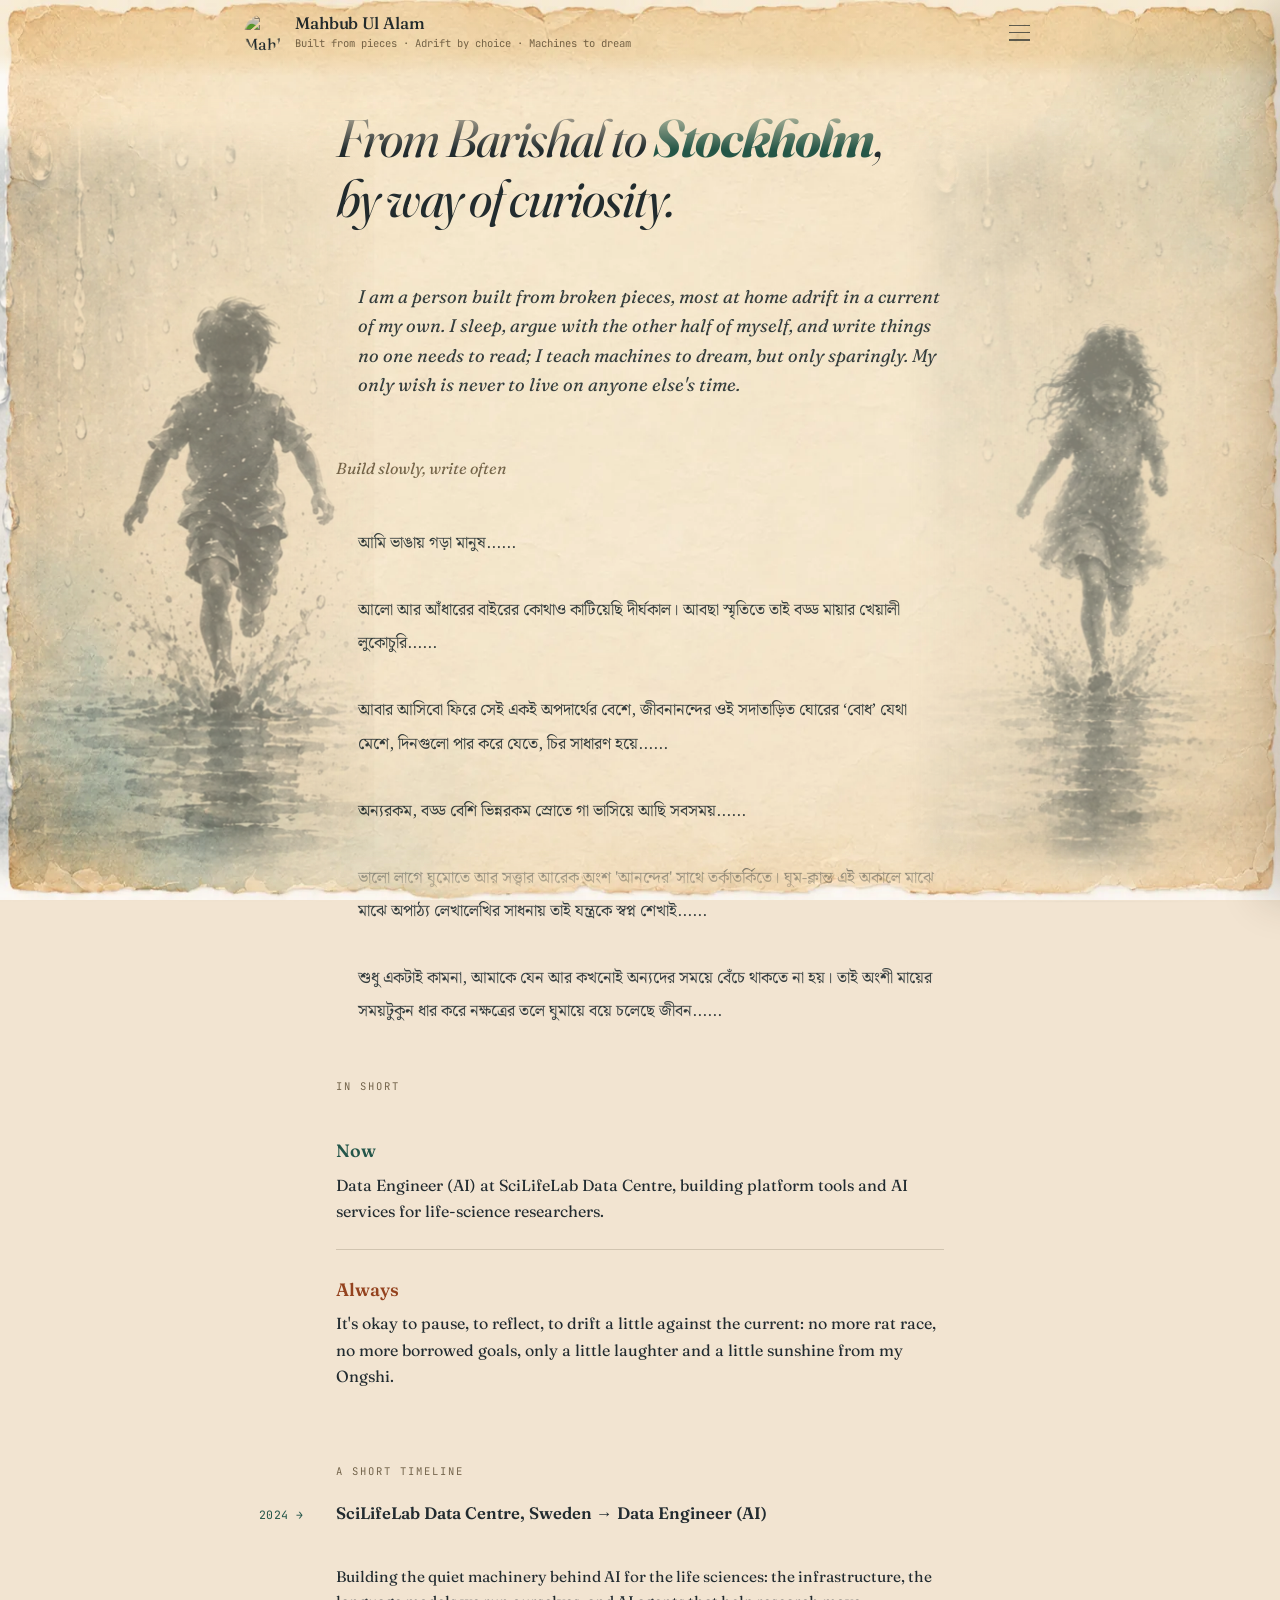
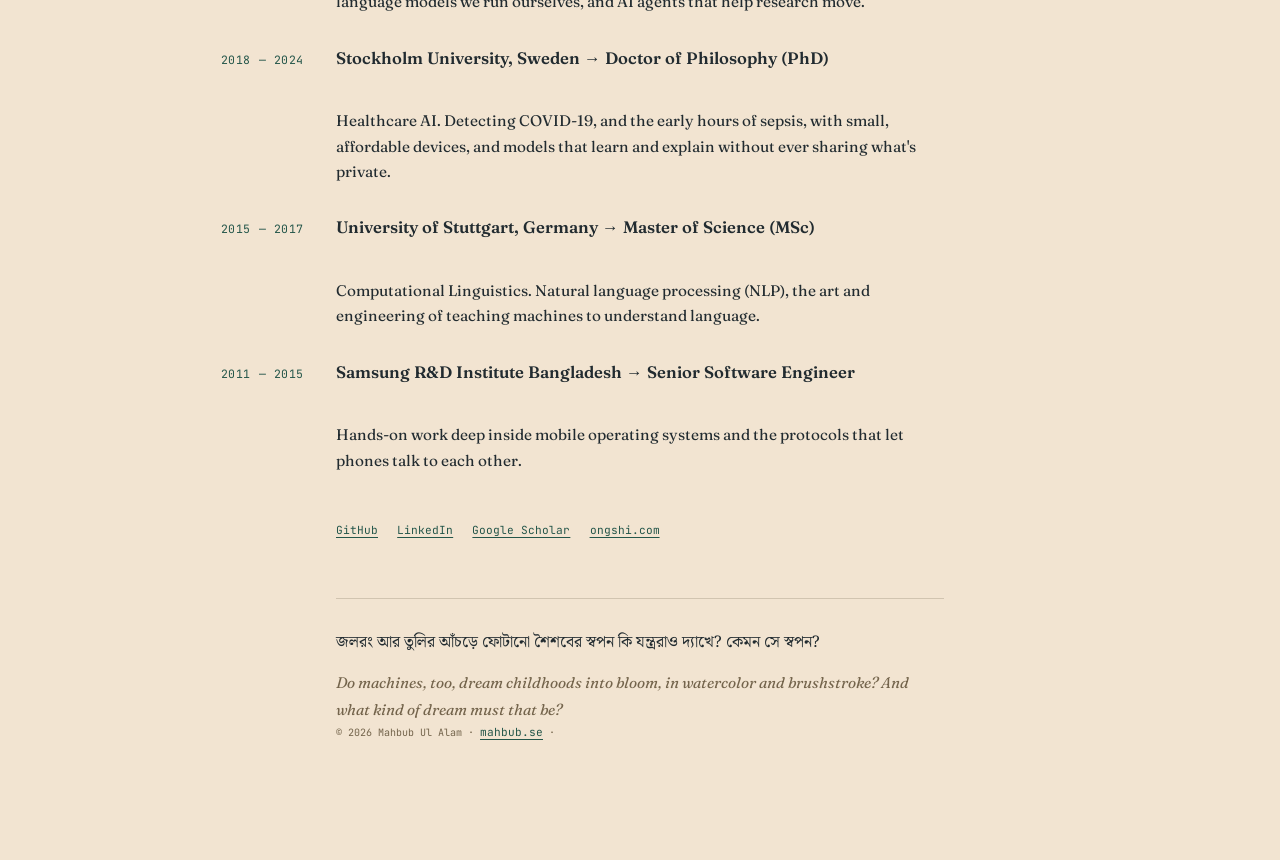
==== commit e06230a5: "." ====
--- a/index.html
+++ b/index.html
@@ -20,7 +20,7 @@
 <meta name="twitter:card" content="summary_large_image">
 <meta name="twitter:title" content="মাহবুব উল আলম আনন্দ । machines to dream । Mahbub Ul Alam Anondo । যন্ত্ররা স্বপ্নময়">
 <meta name="twitter:description" content="Mahbub Ul Alam (Anondo): Data Engineer (AI) at SciLifeLab Data Centre, Stockholm. Healthcare AI, infrastructure, tools, writing, AI music, and more...">
-<meta name="twitter:image" content="https://mahbub.se/og-card-children.jpg">
+<meta name="twitter:image" content="https://mahbub.se/og-card-anondo-ongshi.jpg">
 
 <meta name="description" content="Mahbub Ul Alam (Anondo): Data Engineer (AI) at SciLifeLab Data Centre, Stockholm. Healthcare AI, infrastructure, tools, writing, AI music, and more...">
 <link rel="preconnect" href="https://fonts.googleapis.com">
--- a/assets/borsha.css
+++ b/assets/borsha.css
@@ -37,7 +37,11 @@
   /* -- the sheet. One image per shape, not per device. -------- */
   --sheet:url("../assets/paper-mobile.webp");
   --paper-hi:#f9ecd4;          /* shows while the image loads */
-  --surround:#faf8f4;          /* the near-white the sheet floats on */
+  --surround:#f2e4d1;          /* the tone of the sheet's own bottom edge,
+                                  averaged across all three. It was #faf8f4,
+                                  which is 8% brighter and much cooler, so
+                                  any gap or overscroll bounce read as a
+                                  white flash. Now it reads as more paper. */
 
   /* -- ink ---------------------------------------------------- */
   --ink:#23303a;               /* iron-gall blue-black */
@@ -117,7 +121,28 @@
 .paper,
 .paper-veil{
   position:fixed;
-  inset:0;
+  top:0;left:0;right:0;
+
+  /* NOT inset:0. On a fixed element that resolves against the viewport
+     as it is at this instant, and on a phone that changes the moment
+     the address bar collapses: about 100px taller on an iPhone, a 13%
+     jump. With background-size:100% 100% the whole sheet restretches
+     by 13% and every grain slides.
+
+     lvh is the LARGE viewport height, the toolbar-hidden one, and it
+     never moves. The plain vh line above it is the fallback, and on
+     both iOS and Android vh already means exactly that, so old
+     browsers land in the right place too.
+
+     The trade: while the toolbar is showing, the element runs about
+     100px past the bottom of the screen, so the bottom deckle and the
+     veil's fade sit just below the fold. Text then slides under the
+     browser chrome instead of dissolving into paper, which is what
+     every other site does anyway. In exchange nothing ever jumps, and
+     there is never a gap for the page background to show through. */
+  height:100vh;
+  height:100lvh;
+
   pointer-events:none;
   background-color:var(--paper-hi);
   background-image:var(--sheet);
@@ -199,7 +224,7 @@
   -webkit-mask-image:radial-gradient(circle,#000 60%,transparent 78%);
           mask-image:radial-gradient(circle,#000 60%,transparent 78%);
 }
-.monogram img{width:100%;height:100%;object-fit:cover;object-position:50% 70%;display:block;filter:saturate(.65) brightness(1.02)}
+.monogram img{width:100%;height:100%;object-fit:cover;display:block}
 
 .brand-name{display:block;font-size:1.04rem;font-weight:500;letter-spacing:-.004em;line-height:1.2}
 .brand-sub{
--- a/assets/art.css
+++ b/assets/art.css
@@ -181,8 +181,14 @@
 
   /* boy : bottom, pushed left, mirrored */
   html::before{
-    bottom:0;
     left:0;
+    /* Pinned to the same stable frame as the sheet in borsha.css, not
+       to bottom:0. A fixed element's bottom edge follows the live
+       viewport, so when the mobile address bar collapses he slid about
+       100px while the paper behind him did not. Anchoring from the top
+       of a fixed lvh frame keeps the two locked together. */
+    top:calc(100vh - var(--art-band-bottom) * 1vh);
+    top:calc(100lvh - var(--art-band-bottom) * 1lvh);
     height:calc(var(--art-band-bottom) * 1vh);
     height:calc(var(--art-band-bottom) * 1lvh);
     width:calc(var(--art-band-bottom) * 1vh * var(--art-ar-boy));
@@ -214,7 +220,11 @@
   html::after{
     display:block;
     top:var(--art-top-gap);
-    bottom:0;
+    /* height, not bottom:0, for the same reason as the bands above:
+       a landscape phone or tablet collapses its toolbar too, and with
+       background-size:cover a changing height re-crops the artwork. */
+    height:calc(100vh - var(--art-top-gap));
+    height:calc(100lvh - var(--art-top-gap));
     width:var(--gutter-art-w);
     background-position:center bottom;
     background-size:cover;
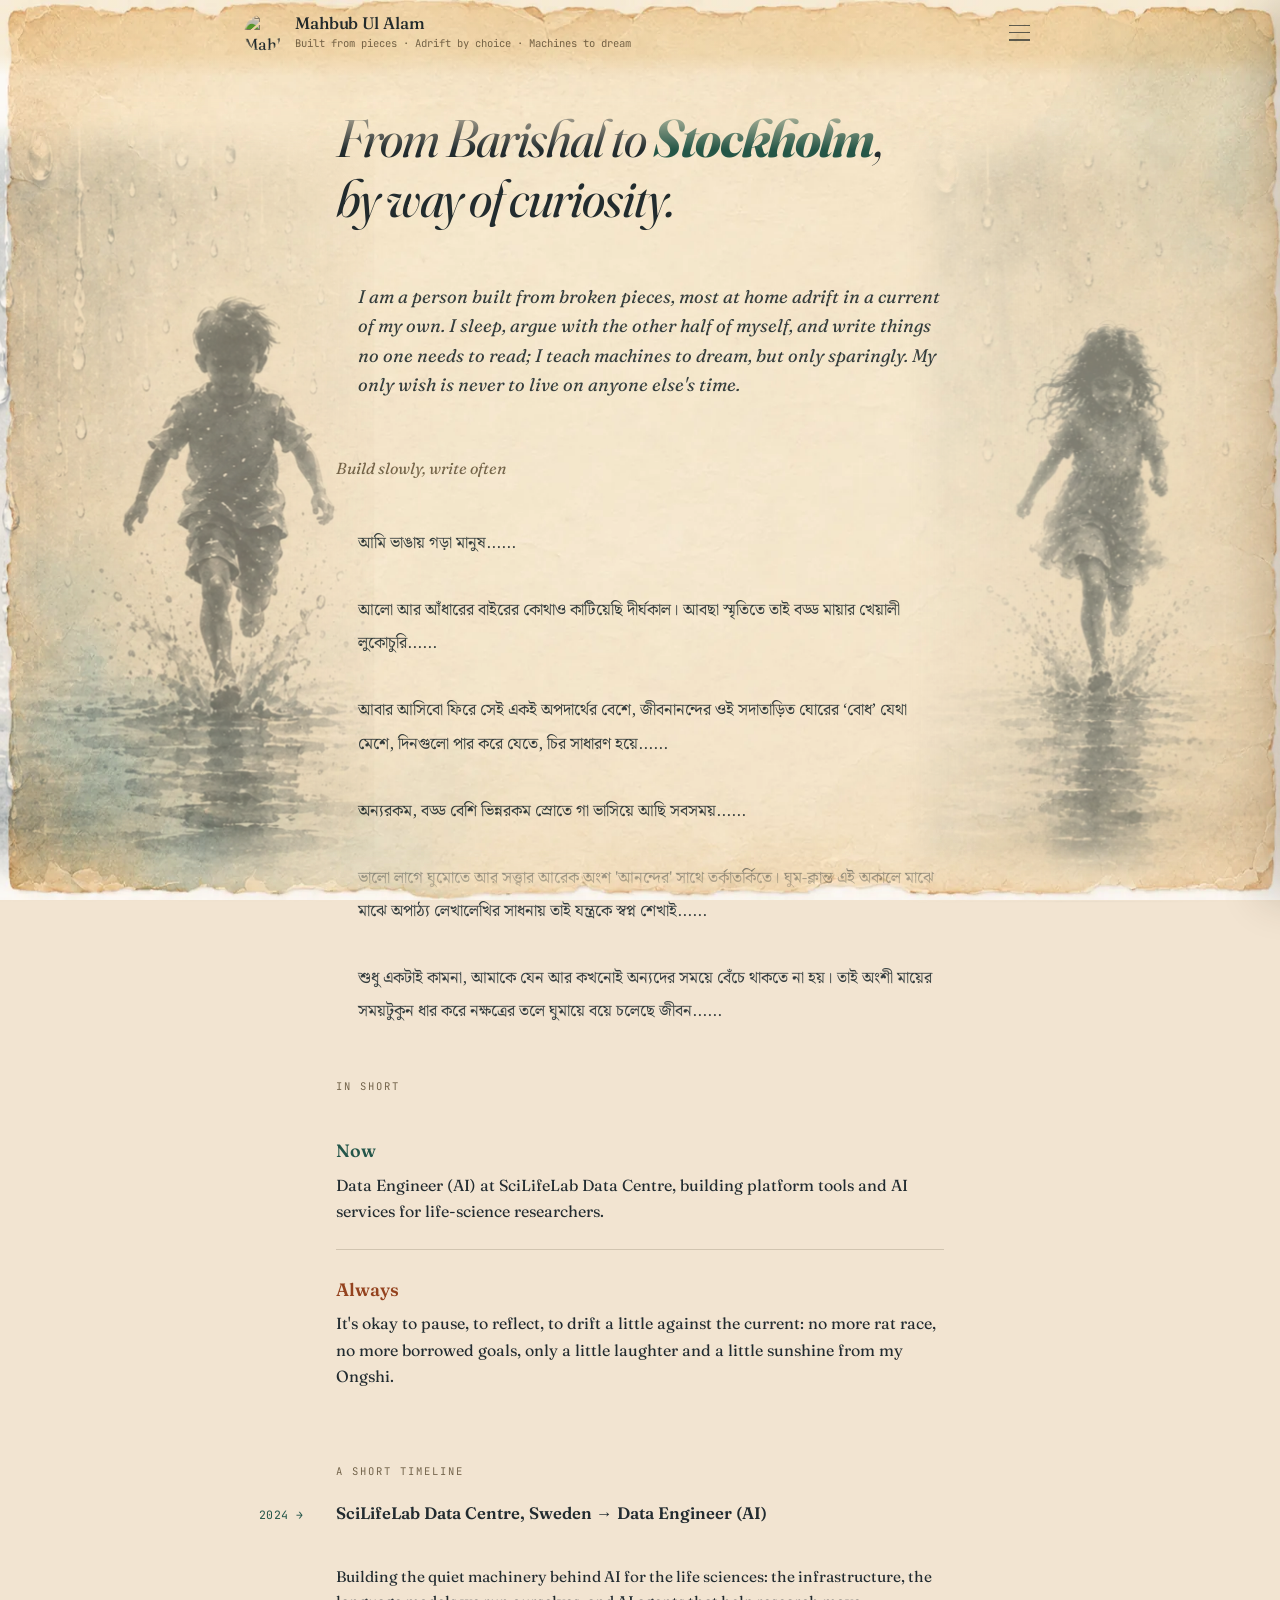
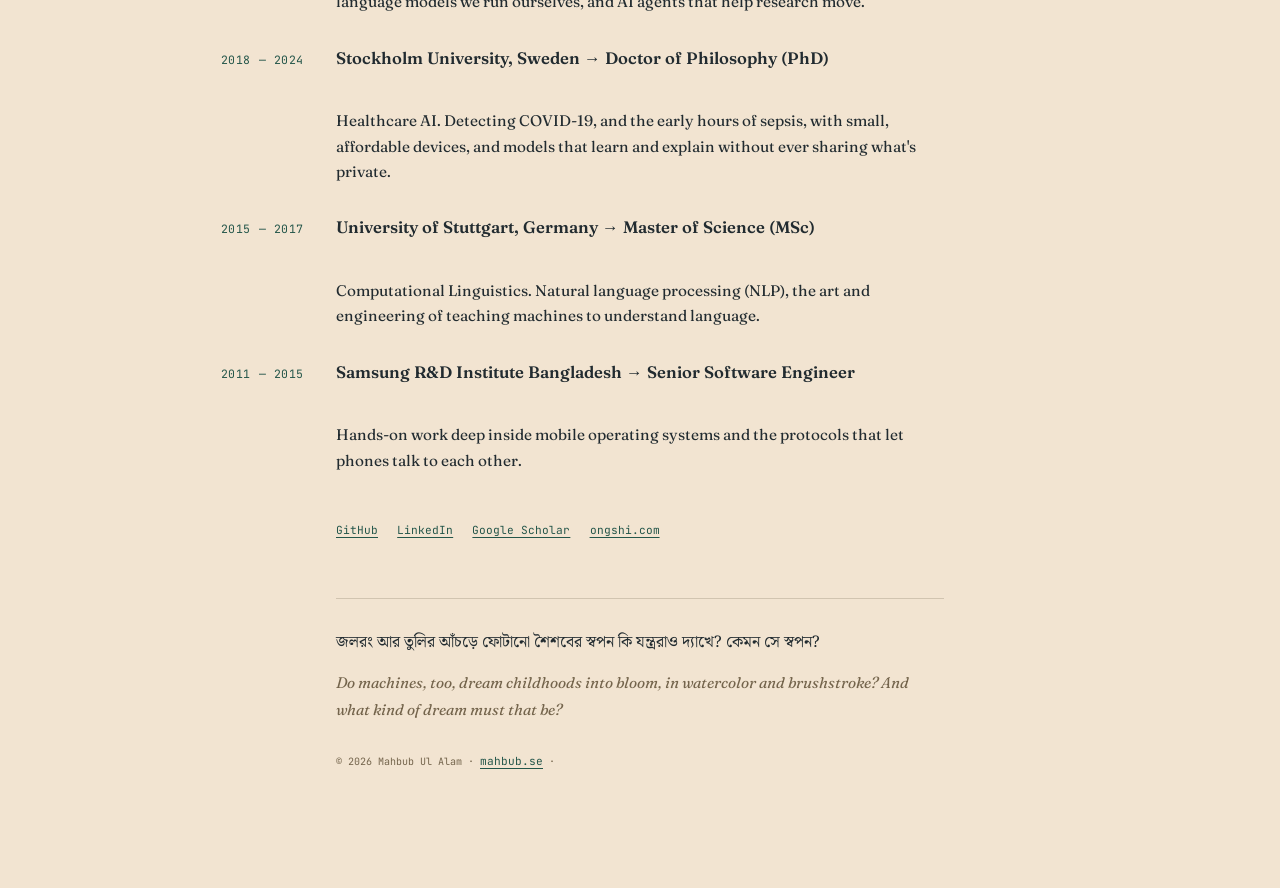
==== commit 32554de5: "." ====
--- a/index.html
+++ b/index.html
@@ -62,11 +62,12 @@
   <div class="panel-label">Contents</div>
   <div id="navLinks"><!-- menu built from chapters/_index.json --></div>
   <div class="panel-foot">
-    mahbub.se<br>
     <a href="https://github.com/anondo1969" target="_blank" rel="noopener">GitHub</a> ·
     <a href="https://www.linkedin.com/in/anondo" target="_blank" rel="noopener">LinkedIn</a> ·
     <a href="https://scholar.google.com/citations?user=lIfPGYcAAAAJ" target="_blank" rel="noopener">Google Scholar</a><br>
     <a href="https://ongshi.com" target="_blank" rel="noopener">ongshi.com</a>
+    <br><br>
+    <div class="cr">© 2026 Mahbub Ul Alam · <a href="https://mahbub.se" target="_blank" rel="noopener">mahbub.se</a> ·</div>
   </div>
 </nav>
 
@@ -93,7 +94,7 @@
       <p class="cq-bn">জলরং আর তুলির আঁচড়ে ফোটানো শৈশবের স্বপন কি যন্ত্ররাও দ্যাখে? কেমন সে স্বপন?</p>
       <p class="cq-en">Do machines, too, dream childhoods into bloom, in watercolor and brushstroke? And what kind of dream must that be?</p>
     </div>
-
+    <br>
     <div class="cr">© 2026 Mahbub Ul Alam · <a href="https://mahbub.se" target="_blank" rel="noopener">mahbub.se</a> ·</div>
   </footer>
 </main>
--- a/assets/borsha.css
+++ b/assets/borsha.css
@@ -224,7 +224,7 @@
   -webkit-mask-image:radial-gradient(circle,#000 60%,transparent 78%);
           mask-image:radial-gradient(circle,#000 60%,transparent 78%);
 }
-.monogram img{width:100%;height:100%;object-fit:cover;display:block}
+.monogram img{width:100%;height:100%;object-fit:cover;object-position:50% 75%;display:block}
 
 .brand-name{display:block;font-size:1.04rem;font-weight:500;letter-spacing:-.004em;line-height:1.2}
 .brand-sub{
